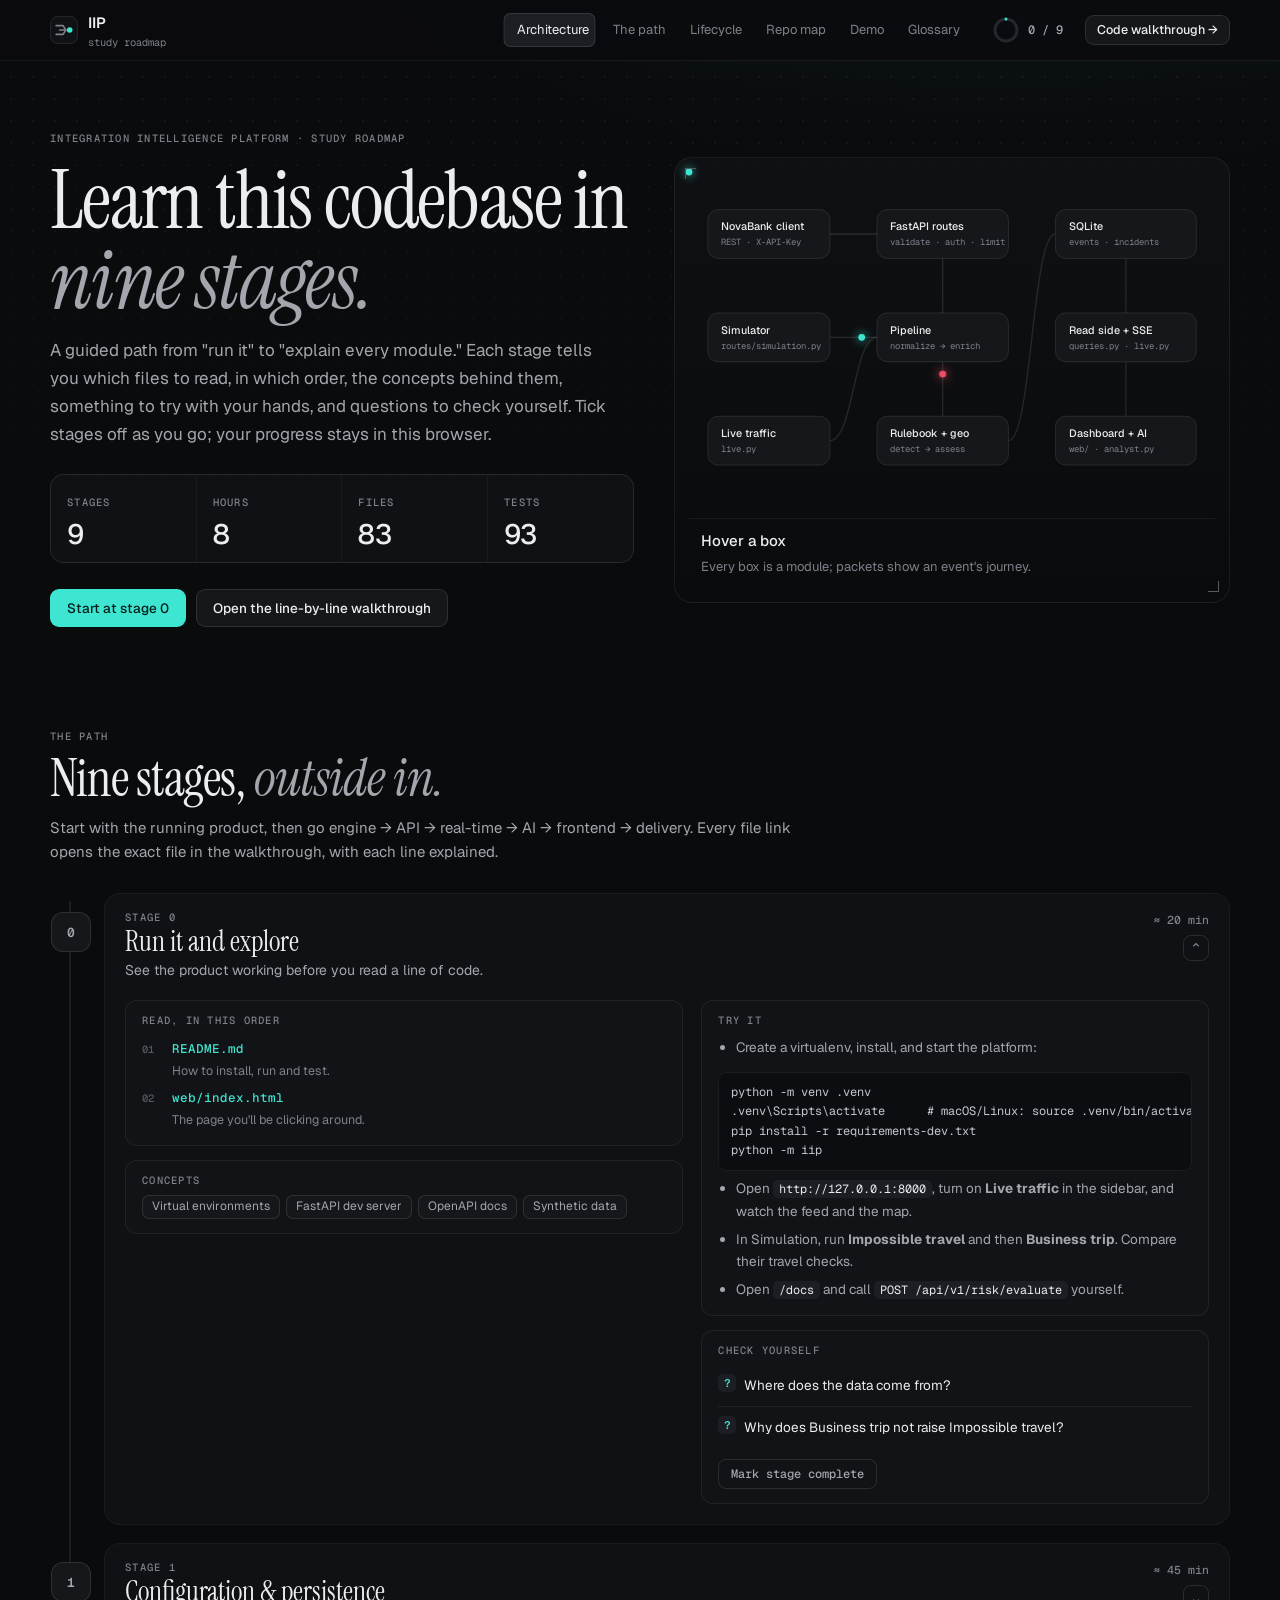
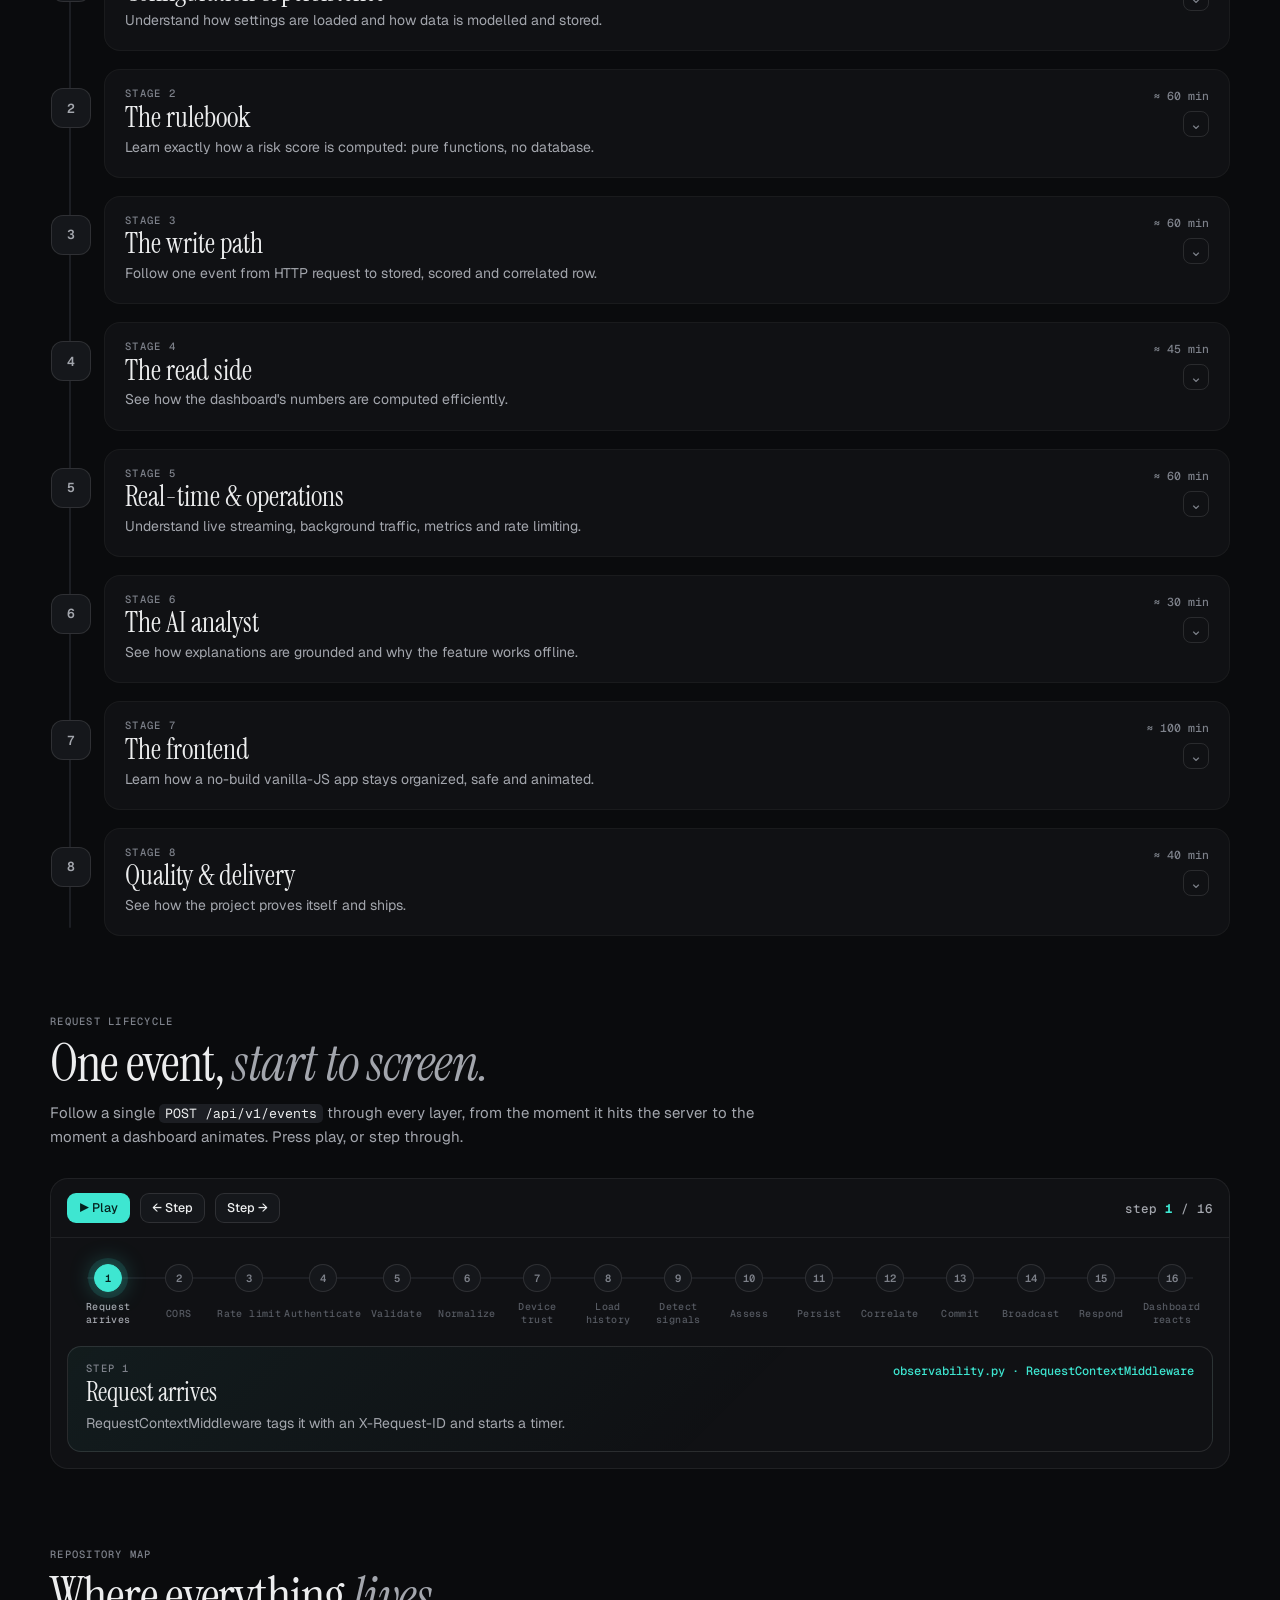
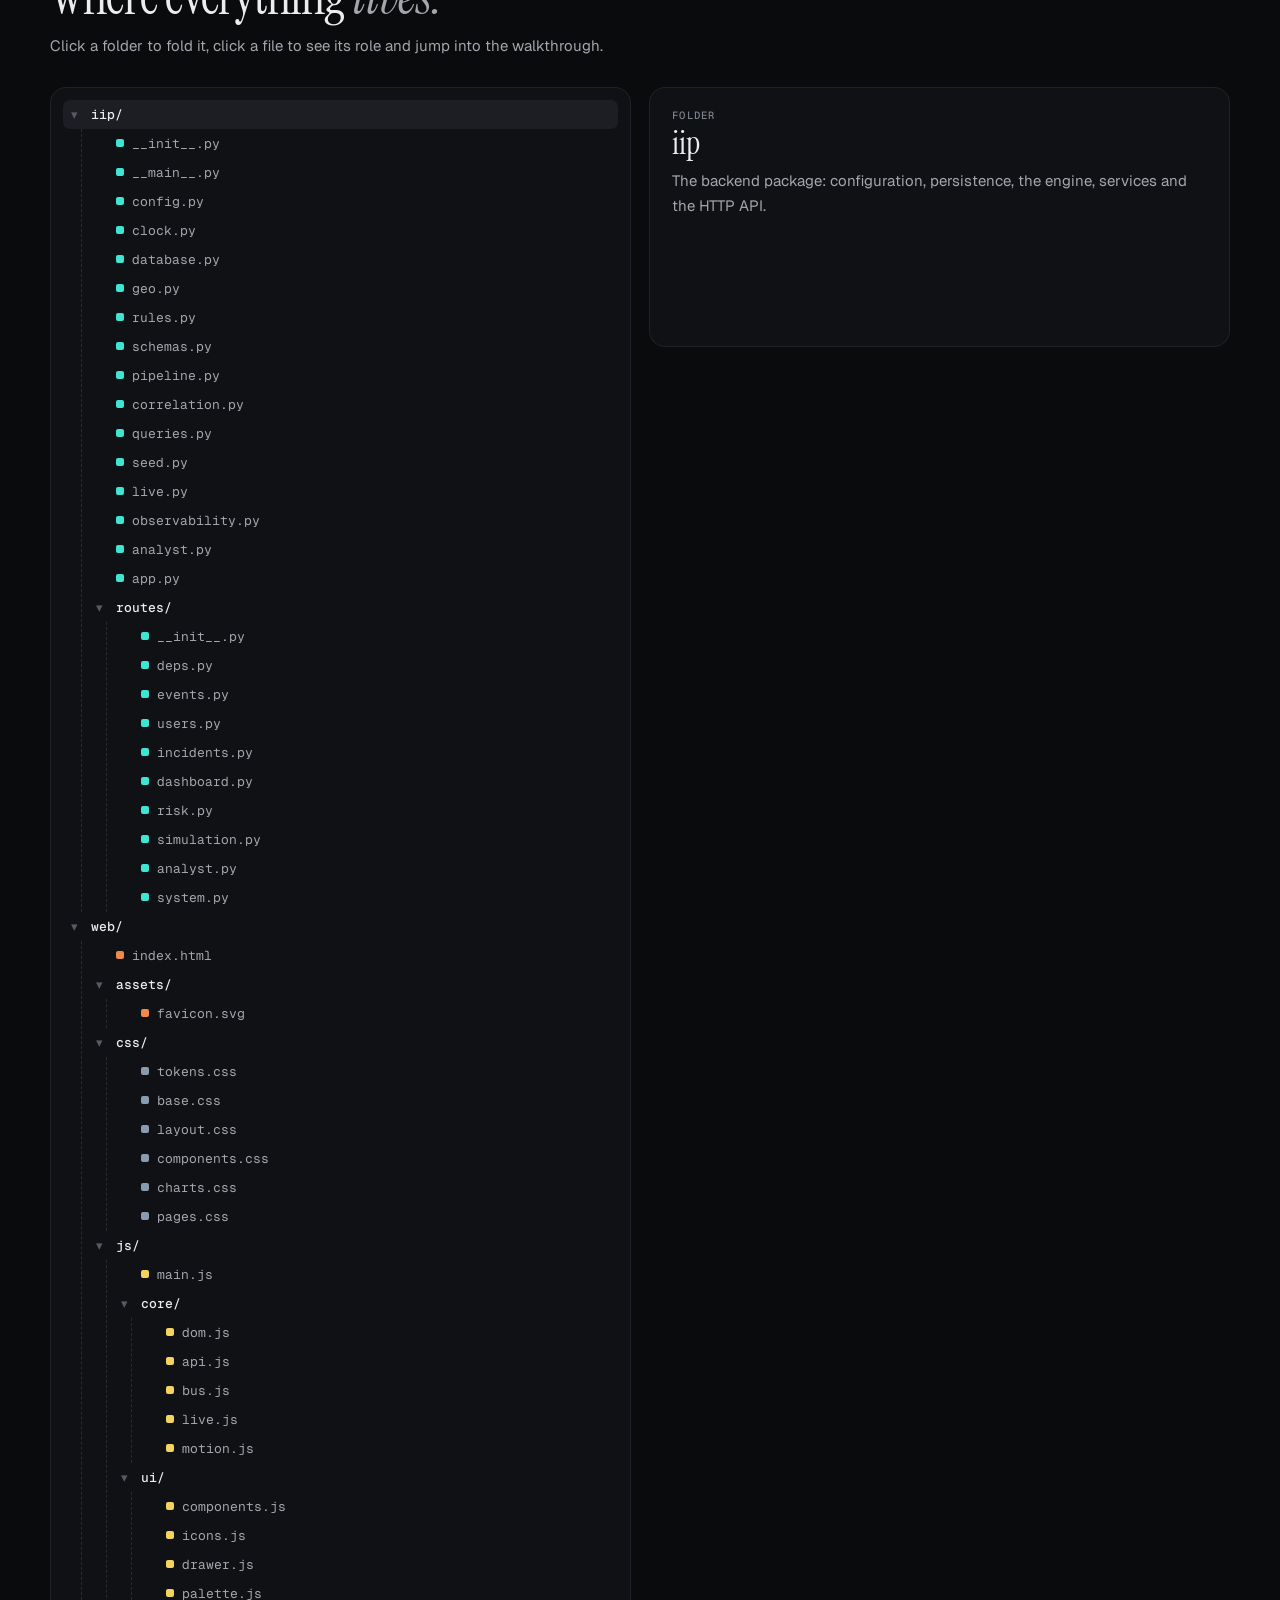
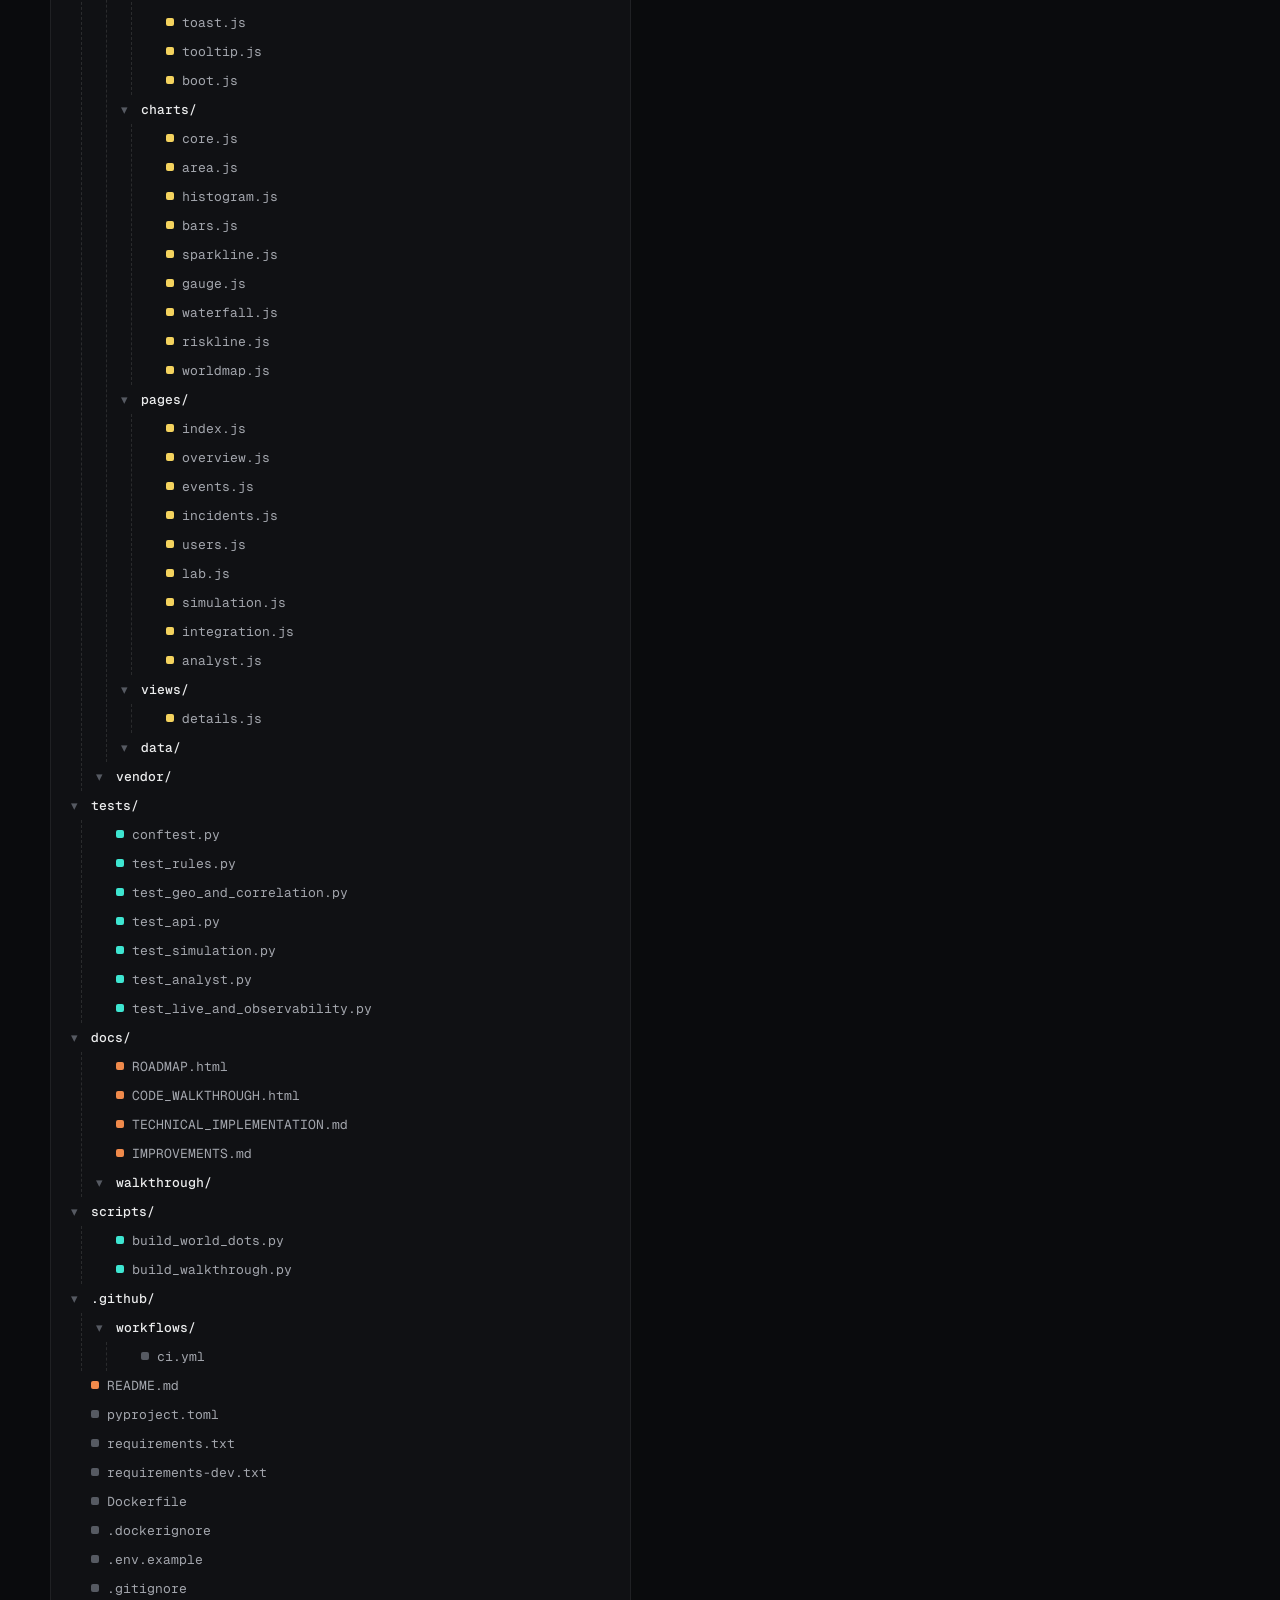
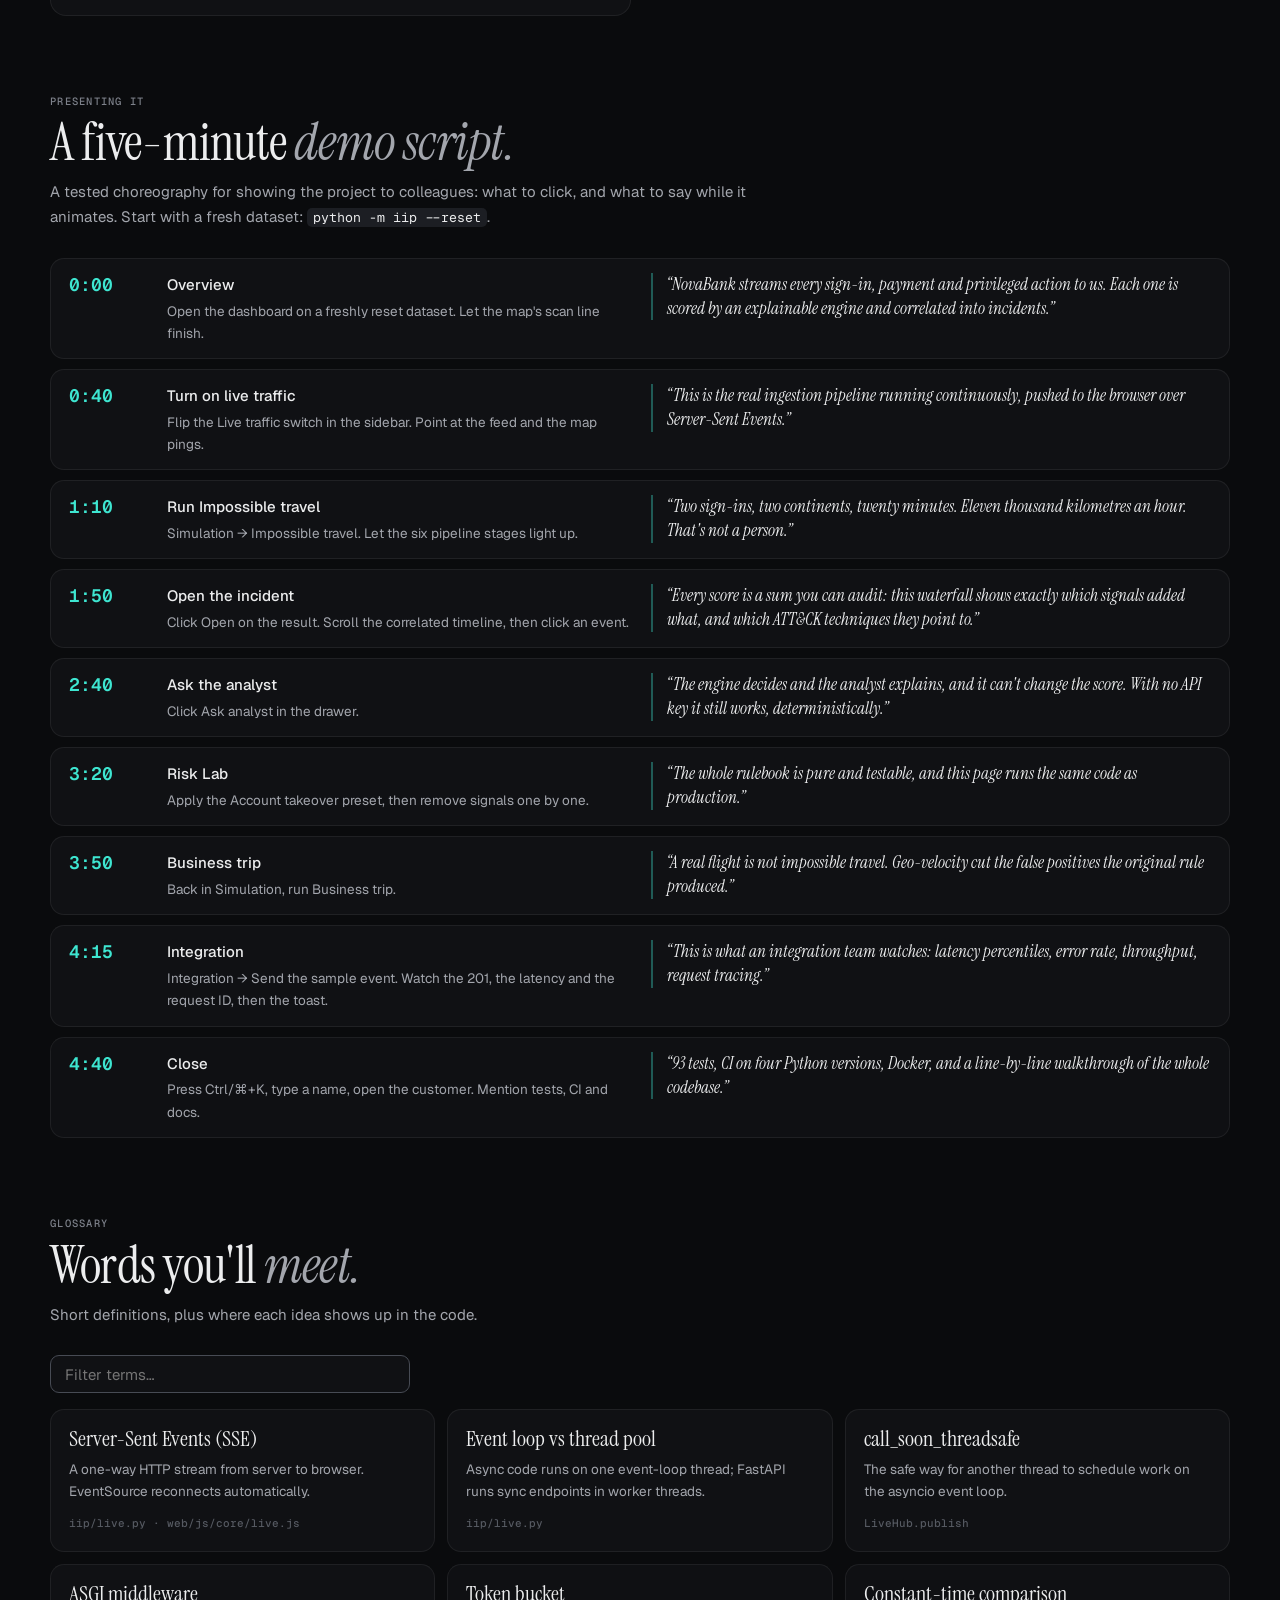
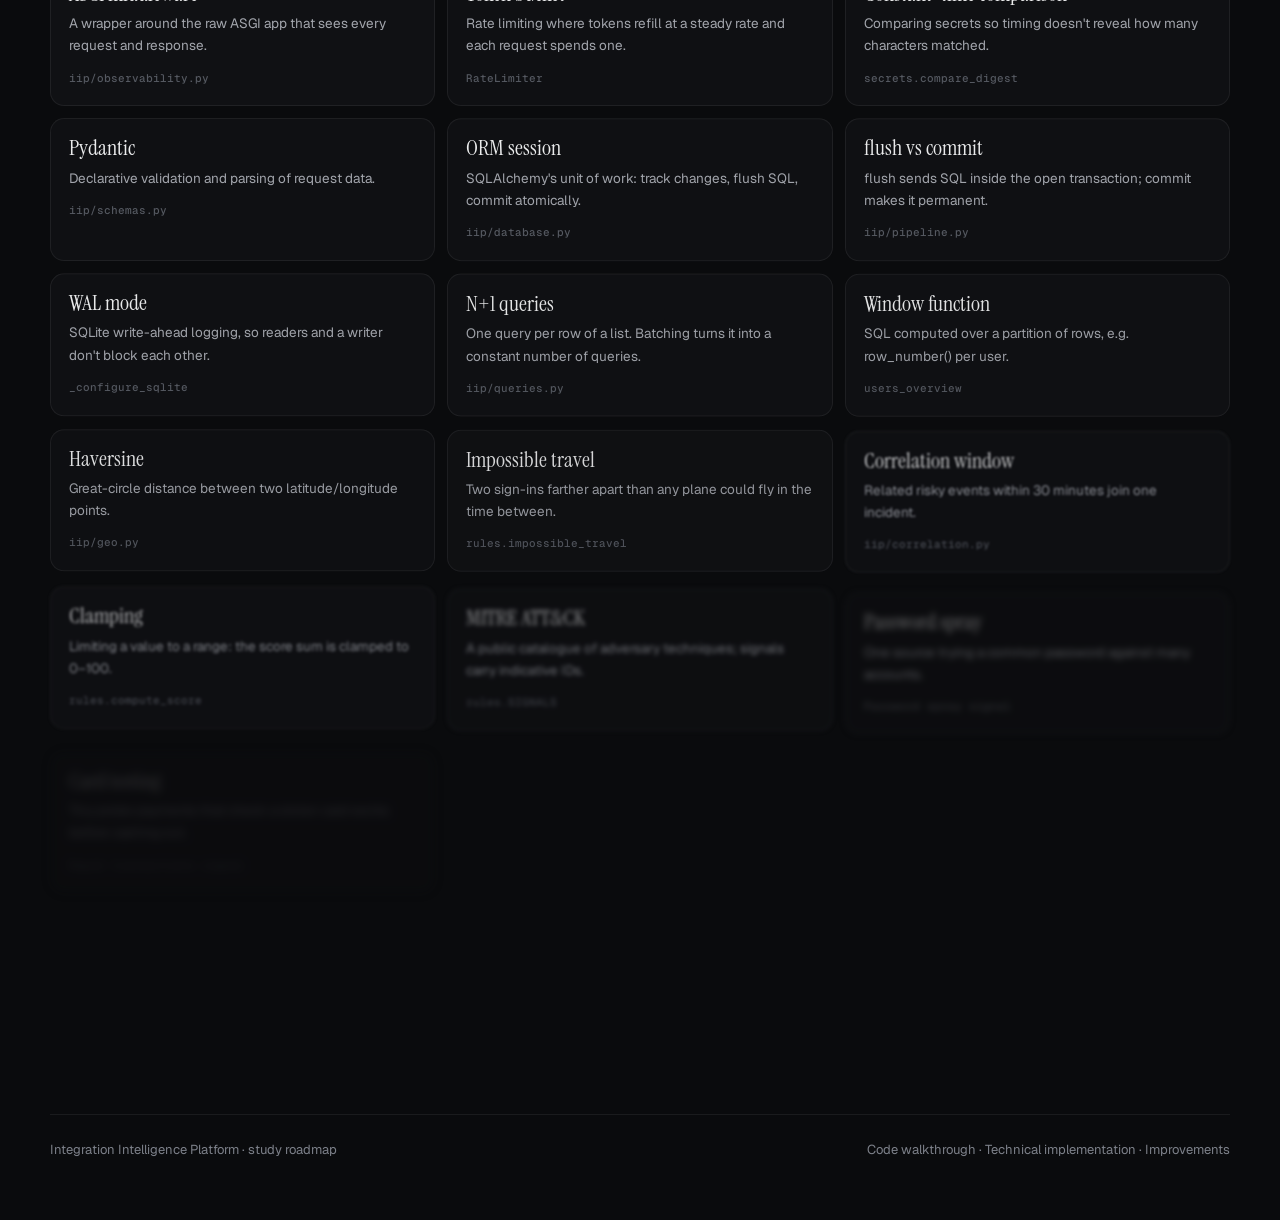
==== docs/ROADMAP.html @ 9c0de1ca "Initial commit: Integration Intelligence Platform v2 An identity & risk-events integration for the f" ====
<!doctype html>
<html lang="en">
<head>
<meta charset="utf-8">
<meta name="viewport" content="width=device-width, initial-scale=1">
<title>IIP · Study roadmap</title>
<meta name="description" content="A guided, staged roadmap for learning the Integration Intelligence Platform codebase.">
<link rel="preconnect" href="https://fonts.googleapis.com">
<link rel="preconnect" href="https://fonts.gstatic.com" crossorigin>
<link rel="stylesheet" href="https://fonts.googleapis.com/css2?family=Geist:wght@400..700&family=Geist+Mono:wght@400..600&family=Instrument+Serif:ital@0;1&display=swap">
<!-- anime.js v4 from the project (offline-friendly); a CDN copy is tried if this file was moved. -->
<script src="../web/vendor/anime.umd.min.js"></script>
<style>
:root {
  color-scheme: dark;
  --bg: #0a0b0d; --s1: #101114; --s2: #15171b; --s3: #1c1e23; --s4: #24272d;
  --line: rgb(255 255 255 / .065); --line-2: rgb(255 255 255 / .11); --line-ctl: #474b54;
  --t1: #ecedee; --t2: #a3a6ad; --t3: #7d818a; --t4: #565a62;
  --accent: #3ee6d1; --accent-ink: #04201c; --accent-soft: rgb(62 230 209 / .12); --accent-line: rgb(62 230 209 / .35);
  --low: #8a9bb0; --medium: #f4d35e; --high: #f08a4b; --critical: #f04e66;
  --sans: "Geist", ui-sans-serif, system-ui, -apple-system, "Segoe UI", sans-serif;
  --mono: "Geist Mono", ui-monospace, "SFMono-Regular", Consolas, monospace;
  --serif: "Instrument Serif", ui-serif, Georgia, serif;
  --ease-out: cubic-bezier(.16, 1, .3, 1);
}
* { box-sizing: border-box; }
[hidden] { display: none !important; }
html { scroll-behavior: smooth; scroll-padding-top: 76px; }
body { margin: 0; background: var(--bg); color: var(--t1); font: 400 15px/1.65 var(--sans); -webkit-font-smoothing: antialiased; }
a { color: inherit; text-decoration: none; }
button { font: inherit; color: inherit; cursor: pointer; background: none; border: 0; padding: 0; }
::selection { background: var(--accent-soft); }
:focus-visible { outline: 2px solid var(--accent); outline-offset: 2px; border-radius: 5px; }
code, .mono { font-family: var(--mono); font-size: .88em; }
code { color: var(--t1); background: var(--s3); padding: 1px 6px; border-radius: 5px; }
.backdrop { position: fixed; inset: 0; pointer-events: none; z-index: 0;
  background: radial-gradient(1000px 520px at 78% -160px, rgb(62 230 209 / .08), transparent 70%),
    radial-gradient(rgb(255 255 255 / .05) 1px, transparent 1px) 0 0 / 22px 22px;
  -webkit-mask-image: linear-gradient(#000, transparent 75%); mask-image: linear-gradient(#000, transparent 75%); }
.eyebrow { font: 500 10.5px/1 var(--mono); letter-spacing: .12em; text-transform: uppercase; color: var(--t3); }
.wrap { position: relative; z-index: 1; width: min(1180px, 100% - 40px); margin: 0 auto; }

/* nav */
.nav { position: sticky; top: 0; z-index: 30; border-bottom: 1px solid var(--line); background: rgb(10 11 13 / .8); backdrop-filter: blur(14px) saturate(140%); }
.nav .wrap { display: flex; align-items: center; gap: 22px; height: 60px; }
.brand { display: flex; align-items: center; gap: 10px; font-weight: 600; }
.brand svg { width: 28px; height: 28px; }
.brand small { display: block; font: 400 10.5px var(--mono); color: var(--t3); }
.links { display: flex; gap: 4px; margin-left: auto; position: relative; }
.links a { position: relative; z-index: 1; padding: 6px 10px; border-radius: 7px; font-size: 13px; color: var(--t3); transition: color .15s; }
.links a:hover, .links a.on { color: var(--t1); }
.links .pill { position: absolute; z-index: 0; top: 0; height: 100%; border-radius: 7px; background: var(--s3); box-shadow: inset 0 0 0 1px var(--line-2); opacity: 0; }
.ring { display: flex; align-items: center; gap: 8px; font: 500 12px var(--mono); color: var(--t2); white-space: nowrap; }
.ring svg { width: 28px; height: 28px; transform: rotate(-90deg); }
.ring .track { fill: none; stroke: var(--s4); stroke-width: 3; }
.ring .fill { fill: none; stroke: var(--accent); stroke-width: 3; stroke-linecap: round; }
.btn { display: inline-flex; align-items: center; gap: 8px; height: 38px; padding: 0 16px; border: 1px solid var(--line-2); border-radius: 9px; background: var(--s2); font-weight: 500; font-size: 13.5px; white-space: nowrap; transition: background-color .15s, border-color .15s, transform .15s var(--ease-out); }
.btn:hover { background: var(--s3); border-color: var(--line-ctl); }
.btn:active { transform: scale(.97); }
.btn.primary { background: var(--accent); color: var(--accent-ink); border-color: transparent; }
.btn.primary:hover { background: #63eedd; }
.btn.sm { height: 30px; padding: 0 11px; font-size: 12.5px; }

/* hero */
.hero { padding: 72px 0 34px; display: grid; grid-template-columns: minmax(0, 1.05fr) minmax(0, 1fr); gap: 40px; align-items: center; }
.hero h1 { margin: 16px 0 16px; font: 400 clamp(46px, 6.4vw, 84px)/.98 var(--serif); letter-spacing: -.02em; }
.hero h1 .w { display: inline-block; }
.hero h1 em { color: var(--t2); }
.lede { color: var(--t2); font-size: 17px; max-width: 560px; margin: 0 0 26px; }
.hero-stats { display: grid; grid-template-columns: repeat(4, minmax(0, 1fr)); gap: 1px; margin: 0 0 26px; border: 1px solid var(--line); border-radius: 14px; overflow: hidden; background: var(--line); }
.hero-stats div { padding: 14px 16px; background: var(--s1); }
.hero-stats b { display: block; margin-top: 6px; font: 500 28px/1 var(--sans); letter-spacing: -.03em; font-variant-numeric: tabular-nums; }
.cta { display: flex; gap: 10px; flex-wrap: wrap; }

/* architecture diagram */
.arch { position: relative; border: 1px solid var(--line); border-radius: 18px; background: linear-gradient(180deg, rgb(16 17 20 / .9), rgb(10 11 13 / .9)); padding: 14px; }
.arch::before, .arch::after { content: ""; position: absolute; width: 10px; height: 10px; border-color: var(--t4); border-style: solid; }
.arch::before { left: 10px; top: 10px; border-width: 1px 0 0 1px; }
.arch::after { right: 10px; bottom: 10px; border-width: 0 1px 1px 0; }
.arch svg { width: 100%; height: auto; display: block; overflow: visible; }
.arch .edge { fill: none; stroke: var(--line-2); stroke-width: 1.4; }
.arch .edge.hot { stroke: var(--accent-line); }
.arch .node rect { fill: var(--s2); stroke: var(--line-2); stroke-width: 1; transition: stroke .2s, fill .2s; }
.arch .node:hover rect, .arch .node.on rect { stroke: var(--accent); fill: #13201f; }
.arch .node text { fill: var(--t1); font: 500 11.5px var(--sans); }
.arch .node .sub { fill: var(--t3); font: 400 9.5px var(--mono); }
.arch .node { cursor: pointer; transform-box: fill-box; transform-origin: center; }
.arch .packet { fill: var(--accent); filter: drop-shadow(0 0 5px var(--accent)); }
.arch .packet.risk { fill: var(--critical); filter: drop-shadow(0 0 5px var(--critical)); }
.arch-caption { display: flex; justify-content: space-between; gap: 12px; margin-top: 8px; padding: 10px 12px; border-top: 1px solid var(--line); min-height: 64px; }
.arch-caption b { display: block; font-weight: 500; }
.arch-caption span { color: var(--t3); font-size: 13px; }
.arch-caption .files { font: 400 11.5px var(--mono); color: var(--accent); text-align: right; white-space: nowrap; }

/* sections */
section.block { padding: 70px 0 10px; }
.head { display: grid; gap: 10px; margin-bottom: 28px; max-width: 760px; }
.head h2 { margin: 0; font: 400 clamp(34px, 4.4vw, 52px)/1.04 var(--serif); letter-spacing: -.015em; }
.head h2 em { color: var(--t2); }
.head p { margin: 0; color: var(--t2); }

/* path */
.path { position: relative; display: grid; gap: 18px; padding-left: 54px; }
.rail { position: absolute; left: 19px; top: 8px; bottom: 8px; width: 2px; background: var(--s3); border-radius: 2px; overflow: hidden; }
.rail i { display: block; width: 100%; height: 100%; background: linear-gradient(var(--accent), rgb(62 230 209 / .3)); transform-origin: top; transform: scaleY(0); }
.stage { position: relative; border: 1px solid transparent; border-radius: 16px;
  background: linear-gradient(var(--s1), var(--s1)) padding-box, radial-gradient(320px circle at var(--mx, -500px) var(--my, -500px), rgb(255 255 255 / .2), var(--line) 70%) border-box; }
.stage.done { background: linear-gradient(var(--s1), var(--s1)) padding-box, linear-gradient(var(--accent-line), var(--line)) border-box; }
.stage-num { position: absolute; left: -54px; top: 18px; width: 40px; height: 40px; display: grid; place-items: center; border-radius: 12px; border: 1px solid var(--line-2); background: var(--s2); font: 600 13px var(--mono); color: var(--t2); transition: all .3s var(--ease-out); }
.stage.done .stage-num { background: var(--accent); color: var(--accent-ink); border-color: var(--accent); box-shadow: 0 0 24px rgb(62 230 209 / .35); }
.stage-head { display: flex; align-items: flex-start; gap: 16px; padding: 18px 20px; cursor: pointer; }
.stage-head h3 { margin: 4px 0 2px; font: 400 28px/1.1 var(--serif); }
.stage-head p { margin: 0; color: var(--t2); font-size: 14px; }
.stage-meta { margin-left: auto; display: flex; flex-direction: column; align-items: flex-end; gap: 8px; flex: none; }
.time { font: 500 11.5px var(--mono); color: var(--t3); }
.chev { width: 26px; height: 26px; display: grid; place-items: center; border-radius: 8px; border: 1px solid var(--line-2); color: var(--t3); transition: transform .3s var(--ease-out); }
.stage.open .chev { transform: rotate(180deg); }
.stage-body { overflow: hidden; height: 0; }
.stage-inner { padding: 0 20px 20px; display: grid; grid-template-columns: minmax(0, 1.1fr) minmax(0, 1fr); gap: 18px; }
.stage-inner > div, .box { min-width: 0; }
.box { border: 1px solid var(--line); border-radius: 12px; padding: 14px 16px; background: rgb(255 255 255 / .012); }
.box h4 { margin: 0 0 10px; font: 500 10.5px/1 var(--mono); letter-spacing: .12em; text-transform: uppercase; color: var(--t3); }
.files { list-style: none; margin: 0; padding: 0; display: grid; gap: 4px; counter-reset: f; }
.files li { counter-increment: f; display: grid; grid-template-columns: 22px 1fr; gap: 8px; align-items: baseline; }
.files li::before { content: counter(f, decimal-leading-zero); font: 500 10.5px var(--mono); color: var(--t4); }
.files a { font: 500 12.5px var(--mono); color: var(--accent); }
.files a:hover { text-decoration: underline; }
.files span { display: block; color: var(--t3); font-size: 12.5px; }
.chips { display: flex; flex-wrap: wrap; gap: 6px; }
.chip { display: inline-flex; align-items: center; height: 24px; padding: 0 9px; border: 1px solid var(--line-2); border-radius: 7px; font-size: 12px; color: var(--t2); background: var(--s2); }
.try { margin: 0; padding-left: 18px; color: var(--t2); font-size: 13.5px; display: grid; grid-template-columns: minmax(0, 1fr); gap: 6px; }
.try .cmd-item { list-style: none; margin-left: -18px; }
pre.cmd { margin: 8px 0 0; padding: 10px 12px; border: 1px solid var(--line); border-radius: 9px; background: #0c0d10; font: 12px/1.6 var(--mono); color: #c3c7ce; overflow-x: auto; }
details.q { border-top: 1px solid var(--line); padding: 9px 0; }
details.q:first-of-type { border-top: 0; }
details.q summary { cursor: pointer; font-size: 13.5px; color: var(--t1); list-style: none; display: flex; gap: 8px; }
details.q summary::before { content: "?"; flex: none; width: 18px; height: 18px; display: grid; place-items: center; border-radius: 5px; background: var(--s3); font: 600 11px var(--mono); color: var(--accent); }
details.q[open] summary::before { content: "✓"; }
details.q p { margin: 8px 0 0 26px; color: var(--t2); font-size: 13.5px; }
.complete { display: inline-flex; align-items: center; gap: 8px; height: 30px; padding: 0 12px; border-radius: 8px; border: 1px solid var(--line-2); font: 500 12px var(--mono); color: var(--t2); transition: all .2s; }
.complete:hover { border-color: var(--accent-line); color: var(--t1); }
.stage.done .complete { background: var(--accent-soft); color: var(--accent); border-color: var(--accent-line); }

/* lifecycle player */
.player { border: 1px solid var(--line); border-radius: 18px; background: var(--s1); overflow: hidden; }
.player-top { display: flex; align-items: center; gap: 10px; padding: 14px 16px; border-bottom: 1px solid var(--line); }
.player-top .label { font: 500 12.5px var(--mono); color: var(--t2); }
.player-top .label b { color: var(--accent); }
.player-top .grow { flex: 1; }
.track-wrap { position: relative; padding: 26px 22px 8px; overflow-x: auto; }
.lane { position: relative; display: flex; gap: 0; min-width: 980px; }
.lane::before { content: ""; position: absolute; left: 14px; right: 14px; top: 13px; height: 2px; background: var(--s3); }
.lane .fill { position: absolute; left: 14px; top: 13px; height: 2px; width: calc(100% - 28px); background: var(--accent); transform-origin: left; transform: scaleX(0); box-shadow: 0 0 10px var(--accent); }
.dot-step { position: relative; flex: 1; display: grid; justify-items: center; gap: 8px; text-align: center; }
.dot-step i { position: relative; z-index: 1; width: 28px; height: 28px; display: grid; place-items: center; border-radius: 50%; border: 1px solid var(--line-2); background: var(--s2); font: 600 10.5px var(--mono); font-style: normal; color: var(--t3); transition: all .25s var(--ease-out); }
.dot-step.past i { background: var(--s3); color: var(--t1); border-color: var(--line-ctl); }
.dot-step.on i { background: var(--accent); color: var(--accent-ink); border-color: var(--accent); box-shadow: 0 0 0 6px rgb(62 230 209 / .12), 0 0 24px rgb(62 230 209 / .4); }
.dot-step span { font: 500 10px var(--mono); color: var(--t4); letter-spacing: .04em; max-width: 84px; line-height: 1.3; }
.dot-step.on span, .dot-step.past span { color: var(--t2); }
.step-card { display: grid; grid-template-columns: 1fr auto; gap: 18px; align-items: start; margin: 12px 16px 16px; padding: 16px 18px; border: 1px solid var(--line-2); border-radius: 14px; background: linear-gradient(135deg, rgb(62 230 209 / .05), transparent 60%); min-height: 104px; }
.step-card h4 { margin: 4px 0 6px; font: 400 26px/1.1 var(--serif); }
.step-card p { margin: 0; color: var(--t2); font-size: 14px; }
.step-card .where { font: 500 12px var(--mono); color: var(--accent); text-align: right; white-space: nowrap; }

/* repo map */
.repo { display: grid; grid-template-columns: minmax(0, 1fr) minmax(0, 1fr); gap: 18px; }
.tree { border: 1px solid var(--line); border-radius: 16px; background: var(--s1); padding: 12px; font: 13px var(--mono); }
.tree button { display: flex; align-items: center; gap: 8px; width: 100%; padding: 6px 8px; border-radius: 7px; text-align: left; color: var(--t2); }
.tree button:hover, .tree button.on { background: var(--s3); color: var(--t1); }
.tree .folder { color: var(--t1); font-weight: 500; }
.tree .kids { margin-left: 18px; border-left: 1px dashed var(--line-2); padding-left: 6px; overflow: hidden; }
.tree .twisty { width: 12px; color: var(--t4); transition: transform .25s var(--ease-out); display: inline-block; }
.tree .folder.closed .twisty { transform: rotate(-90deg); }
.tree .ico { width: 8px; height: 8px; border-radius: 2px; background: var(--t4); flex: none; }
.tree .py { background: var(--accent); } .tree .js { background: var(--medium); } .tree .css { background: var(--low); } .tree .doc { background: var(--high); }
.detail { position: sticky; top: 86px; align-self: start; border: 1px solid var(--line); border-radius: 16px; background: var(--s1); padding: 22px; min-height: 260px; }
.detail h3 { margin: 6px 0 8px; font: 400 32px/1.1 var(--serif); word-break: break-word; }
.detail p { margin: 0 0 14px; color: var(--t2); }

/* demo */
.demo { display: grid; gap: 10px; }
.beat { display: grid; grid-template-columns: 80px 1fr 1.2fr; gap: 18px; padding: 14px 18px; border: 1px solid var(--line); border-radius: 14px; background: var(--s1); align-items: start; }
.beat time { font: 600 18px var(--mono); color: var(--accent); }
.beat b { display: block; font-weight: 500; margin-bottom: 2px; }
.beat .do { color: var(--t2); font-size: 13.5px; }
.beat .say { color: var(--t1); font-size: 14px; font-family: var(--serif); font-style: italic; font-size: 17px; line-height: 1.4; border-left: 2px solid var(--accent-line); padding-left: 14px; }

/* glossary */
.gloss-tools { display: flex; gap: 10px; margin-bottom: 16px; }
.gloss-tools input { flex: 1; max-width: 360px; height: 38px; padding: 0 14px; border: 1px solid var(--line-ctl); border-radius: 9px; background: var(--s1); color: var(--t1); font: inherit; outline: none; }
.gloss-tools input:focus { border-color: var(--accent-line); box-shadow: 0 0 0 3px var(--accent-soft); }
.gloss { display: grid; grid-template-columns: repeat(3, minmax(0, 1fr)); gap: 12px; }
.term { border: 1px solid var(--line); border-radius: 14px; background: var(--s1); padding: 16px 18px; transition: border-color .2s, transform .2s var(--ease-out); }
.term:hover { border-color: var(--line-ctl); transform: translateY(-2px); }
.term b { display: block; font: 400 22px/1.15 var(--serif); margin-bottom: 6px; }
.term p { margin: 0 0 8px; color: var(--t2); font-size: 13.5px; }
.term small { font: 500 11px var(--mono); color: var(--t4); }
footer { padding: 70px 0 60px; color: var(--t3); font-size: 13px; }
footer .wrap { display: flex; justify-content: space-between; gap: 18px; flex-wrap: wrap; border-top: 1px solid var(--line); padding-top: 24px; }

@media (max-width: 1000px) {
  .hero { grid-template-columns: 1fr; padding-top: 44px; }
  .links { display: none; }
  .stage-inner, .repo { grid-template-columns: minmax(0, 1fr); }
  .detail { position: static; }
  .gloss { grid-template-columns: repeat(2, minmax(0, 1fr)); }
  .beat { grid-template-columns: 64px 1fr; } .beat .say { grid-column: 1 / -1; }
}
@media (max-width: 620px) {
  .hero-stats { grid-template-columns: repeat(2, minmax(0, 1fr)); }
  .gloss { grid-template-columns: 1fr; }
  .path { padding-left: 0; } .stage-num { position: static; margin: 18px 0 0 20px; } .rail { display: none; }
  .stage-head { flex-wrap: wrap; }
  .ring span { display: none; }
}
@media (prefers-reduced-motion: reduce) { html { scroll-behavior: auto; } * { transition-duration: .01ms !important; } }
</style>
</head>
<body>
<div class="backdrop" aria-hidden="true"></div>

<nav class="nav"><div class="wrap">
  <a class="brand" href="#top">
    <svg viewBox="0 0 32 32" fill="none" aria-hidden="true"><rect x=".5" y=".5" width="31" height="31" rx="8.5" fill="#111215" stroke="rgba(255,255,255,.12)"/>
      <path d="M7 11h8l3 5-3 5H7" stroke="#7d818a" stroke-width="1.8" stroke-linecap="round" stroke-linejoin="round"/><path d="M11 16h7" stroke="#7d818a" stroke-width="1.8" stroke-linecap="round"/><circle cx="22.5" cy="16" r="3.2" fill="#3ee6d1"/></svg>
    <span>IIP<small>study roadmap</small></span>
  </a>
  <div class="links" id="links">
    <span class="pill" id="navPill"></span>
    <a href="#architecture">Architecture</a><a href="#path">The path</a><a href="#lifecycle">Lifecycle</a><a href="#repo">Repo map</a><a href="#demo">Demo</a><a href="#glossary">Glossary</a>
  </div>
  <div class="ring" title="Stages completed">
    <svg viewBox="0 0 28 28" aria-hidden="true"><circle class="track" cx="14" cy="14" r="11"/><circle class="fill" id="ring" cx="14" cy="14" r="11" pathLength="100" stroke-dasharray="0 100"/></svg>
    <span id="ringLabel">0 / 9</span>
  </div>
  <a class="btn sm" href="CODE_WALKTHROUGH.html">Code walkthrough →</a>
</div></nav>

<main class="wrap" id="top">
  <header class="hero">
    <div>
      <div class="eyebrow">Integration Intelligence Platform · study roadmap</div>
      <h1><span class="w">Learn</span> <span class="w">this</span> <span class="w">codebase</span> <span class="w">in</span> <span class="w"><em>nine</em></span> <span class="w"><em>stages.</em></span></h1>
      <p class="lede">A guided path from "run it" to "explain every module." Each stage tells you which files to read, in which order, the concepts behind them,
        something to try with your hands, and questions to check yourself. Tick stages off as you go; your progress stays in this browser.</p>
      <div class="hero-stats">
        <div><span class="eyebrow">stages</span><b data-count="9">0</b></div>
        <div><span class="eyebrow">hours</span><b data-count="8">0</b></div>
        <div><span class="eyebrow">files</span><b data-count="83">0</b></div>
        <div><span class="eyebrow">tests</span><b data-count="93">0</b></div>
      </div>
      <div class="cta"><a class="btn primary" href="#path">Start at stage 0</a><a class="btn" href="CODE_WALKTHROUGH.html">Open the line-by-line walkthrough</a></div>
    </div>
    <div class="arch" id="architecture">
      <svg viewBox="0 0 560 360" role="img" aria-label="System architecture">
        <g id="edges"></g><g id="nodes"></g><g id="packets"></g>
      </svg>
      <div class="arch-caption" id="archCaption"><div><b>Hover a box</b><span>Every box is a module; packets show an event's journey.</span></div><div class="files"></div></div>
    </div>
  </header>

  <section class="block" id="path">
    <div class="head"><div class="eyebrow">The path</div><h2>Nine stages, <em>outside in.</em></h2>
      <p>Start with the running product, then go engine → API → real-time → AI → frontend → delivery. Every file link opens the exact file in the walkthrough, with each line explained.</p></div>
    <div class="path" id="stages"><div class="rail"><i id="railFill"></i></div></div>
  </section>

  <section class="block" id="lifecycle">
    <div class="head"><div class="eyebrow">Request lifecycle</div><h2>One event, <em>start to screen.</em></h2>
      <p>Follow a single <code>POST /api/v1/events</code> through every layer, from the moment it hits the server to the moment a dashboard animates. Press play, or step through.</p></div>
    <div class="player">
      <div class="player-top">
        <button class="btn sm primary" id="play">▶ Play</button><button class="btn sm" id="prev">← Step</button><button class="btn sm" id="next">Step →</button>
        <span class="grow"></span><span class="label" id="stepLabel">step <b>1</b> / 16</span>
      </div>
      <div class="track-wrap"><div class="lane" id="lane"><span class="fill" id="laneFill"></span></div></div>
      <div class="step-card" id="stepCard"></div>
    </div>
  </section>

  <section class="block" id="repo">
    <div class="head"><div class="eyebrow">Repository map</div><h2>Where everything <em>lives.</em></h2>
      <p>Click a folder to fold it, click a file to see its role and jump into the walkthrough.</p></div>
    <div class="repo"><div class="tree" id="tree"></div><div class="detail" id="detail"></div></div>
  </section>

  <section class="block" id="demo">
    <div class="head"><div class="eyebrow">Presenting it</div><h2>A five-minute <em>demo script.</em></h2>
      <p>A tested choreography for showing the project to colleagues: what to click, and what to say while it animates. Start with a fresh dataset: <code>python -m iip --reset</code>.</p></div>
    <div class="demo" id="beats"></div>
  </section>

  <section class="block" id="glossary">
    <div class="head"><div class="eyebrow">Glossary</div><h2>Words you'll <em>meet.</em></h2><p>Short definitions, plus where each idea shows up in the code.</p></div>
    <div class="gloss-tools"><input id="glossQ" placeholder="Filter terms…" aria-label="Filter glossary"></div>
    <div class="gloss" id="gloss"></div>
  </section>
</main>

<footer><div class="wrap"><span>Integration Intelligence Platform · study roadmap</span><span><a href="CODE_WALKTHROUGH.html">Code walkthrough</a> · <a href="TECHNICAL_IMPLEMENTATION.md">Technical implementation</a> · <a href="IMPROVEMENTS.md">Improvements</a></span></div></footer>

<script>
(() => {
  const $ = (s, r = document) => r.querySelector(s);
  const $$ = (s, r = document) => [...r.querySelectorAll(s)];
  const W = (path) => `CODE_WALKTHROUGH.html#file=${path}`;
  let A = window.anime;
  const reduce = matchMedia("(prefers-reduced-motion: reduce)");
  const moving = () => A && !reduce.matches && document.visibilityState === "visible";
  const animate = (t, p) => (moving() ? A.animate(t, p) : A ? A.animate(t, { ...p, duration: 0, delay: 0, loop: 0, ease: "linear" }) : null);

  // ------------------------------------------------------------ content
  const STAGES = [
    { title: "Run it and explore", time: "20 min", goal: "See the product working before you read a line of code.",
      files: [["README.md", "How to install, run and test."], ["web/index.html", "The page you'll be clicking around."]],
      concepts: ["Virtual environments", "FastAPI dev server", "OpenAPI docs", "Synthetic data"],
      try: ["Create a virtualenv, install, and start the platform:", "<pre class='cmd'>python -m venv .venv\n.venv\\Scripts\\activate      # macOS/Linux: source .venv/bin/activate\npip install -r requirements-dev.txt\npython -m iip</pre>",
        "Open <code>http://127.0.0.1:8000</code>, turn on <b>Live traffic</b> in the sidebar, and watch the feed and the map.",
        "In Simulation, run <b>Impossible travel</b> and then <b>Business trip</b>. Compare their travel checks.",
        "Open <code>/docs</code> and call <code>POST /api/v1/risk/evaluate</code> yourself."],
      qs: [["Where does the data come from?", "It's synthetic. iip/seed.py generates 25 fictional customers and a week of activity on first start (and again with --reset)."],
           ["Why does Business trip not raise Impossible travel?", "The two cities are eight hours apart, so the implied speed is far below the 900 km/h airliner threshold."]] },
    { title: "Configuration & persistence", time: "45 min", goal: "Understand how settings are loaded and how data is modelled and stored.",
      files: [["iip/__init__.py", "Package marker and version."], ["iip/config.py", "Every setting, read once from the environment."], ["iip/clock.py", "The one definition of \"now\"."],
              ["iip/database.py", "SQLAlchemy 2.0 models, session factory, SQLite pragmas."], ["iip/__main__.py", "The python -m iip command line."]],
      concepts: ["Environment config", "Frozen dataclass", "ORM models", "Sessions", "Foreign keys", "JSON columns", "SQLite WAL"],
      try: ["Copy <code>.env.example</code> to <code>.env</code>, change <code>IIP_API_KEY</code>, restart, and confirm writes now need the new key.",
            "Open <code>data/iip.db</code> in any SQLite viewer and find one event's <code>contributions</code> JSON."],
      qs: [["Why are timestamps stored as naive UTC?", "One convention everywhere means comparisons never mix time zones, and SQLite stores datetimes without zone info anyway."],
           ["Why enable WAL mode?", "Write-ahead logging lets the live-traffic writer and dashboard readers work concurrently without 'database is locked' errors."]] },
    { title: "The rulebook", time: "60 min", goal: "Learn exactly how a risk score is computed: pure functions, no database.",
      files: [["iip/geo.py", "City labels, coordinates, haversine distance, travel speed."], ["iip/rules.py", "Signals, weights, thresholds, detection and assessment."]],
      concepts: ["Pure functions", "Additive weighted scoring", "Clamping", "Haversine", "Geo-velocity", "MITRE ATT&CK", "Explainability"],
      try: ["Use the <b>Risk Lab</b> page to reproduce a score by hand, then confirm it with <code>POST /api/v1/risk/evaluate</code>.",
            "Exercise: add a signal (say, \"Off-hours login\" +10). Add it to <code>SIGNALS</code>, raise it in <code>detect()</code>, and add a test to <code>tests/test_rules.py</code>."],
      qs: [["Why is Abu Dhabi → Dubai in 20 minutes not impossible travel?", "They're ~120 km apart, below MIN_TRAVEL_KM (500 km), which is inside geo-IP noise. The original version flagged any city change within two hours."],
           ["Why is travel only judged on successful, clean-IP events?", "Proxies and VPN exits make geolocation unreliable; a flagged IP is scored by the Suspicious IP signal instead, the same approach Panther and Microsoft Defender take."],
           ["What does clamping do?", "Weights can sum past 100 (or below 0 with Trusted device); the score is clamped into 0–100 before mapping to a level."]] },
    { title: "The write path", time: "60 min", goal: "Follow one event from HTTP request to stored, scored and correlated row.",
      files: [["iip/schemas.py", "Pydantic validation of untrusted input."], ["iip/routes/deps.py", "Session, API-key and rate-limit dependencies."], ["iip/routes/events.py", "The ingestion endpoint."],
              ["iip/pipeline.py", "normalize → enrich → score → persist → correlate."], ["iip/correlation.py", "Grouping risky events into incidents."]],
      concepts: ["Validation", "Normalization", "Enrichment", "flush vs commit", "Correlation window", "Dependencies"],
      try: ["Send an event with curl and read the response's <code>risk.contributions</code>:",
            "<pre class='cmd'>curl -X POST http://127.0.0.1:8000/api/v1/events -H \"X-API-Key: demo-key-change-me\" \\\n  -H \"Content-Type: application/json\" -d '{\"user_id\":\"USR-1001\",\"event_type\":\"login\",\n  \"ip_address\":\"198.51.100.7\",\"location\":\"lagos\",\"device_id\":\"DEV-9999\",\"ip_reputation\":\"suspicious\"}'</pre>",
            "Notice <code>location</code> came back as <code>Lagos, Nigeria</code>: that's normalization."],
      qs: [["What pulls earlier events into a brand-new incident?", "When an event ≥60 opens an incident, the user's events from the last 30 minutes that scored ≥20 or failed are attached to it."],
           ["Why flush before adding RiskSignal rows?", "flush() sends the INSERT so the database assigns event.id, which the signal rows reference, without committing yet."]] },
    { title: "The read side", time: "45 min", goal: "See how the dashboard's numbers are computed efficiently.",
      files: [["iip/queries.py", "Serializers and batched aggregate queries."], ["iip/routes/users.py", "Customer endpoints."], ["iip/routes/incidents.py", "Incident list, detail and triage."],
              ["iip/routes/dashboard.py", "The summary endpoint."], ["iip/routes/risk.py", "Rulebook and what-if endpoints."]],
      concepts: ["N+1 queries", "Batching", "Window functions", "Aggregation", "Serialization"],
      try: ["Open <code>/api/v1/dashboard/summary</code> and match each key to a panel on the Overview page.",
            "Read <code>users_overview()</code>: count how many queries it runs for 25 users (the original ran ~100)."],
      qs: [["What is the N+1 problem?", "Running one query for a list and then one more per row. Batching with grouped queries keeps the count constant as data grows."],
           ["What does row_number() over (partition by user_id …) give us?", "A per-user ranking of events by time, so we can take each user's 10 most recent events in a single query."]] },
    { title: "Real-time & operations", time: "60 min", goal: "Understand live streaming, background traffic, metrics and rate limiting.",
      files: [["iip/app.py", "Application factory, middleware, lifespan."], ["iip/live.py", "SSE hub and live-traffic generator."], ["iip/observability.py", "Request IDs, metrics, rate limiter."],
              ["iip/routes/system.py", "Health, metrics and the /stream endpoint."], ["iip/routes/simulation.py", "Scenarios, traffic toggle, demo reset."], ["iip/seed.py", "Synthetic data and scenario generators."]],
      concepts: ["Server-Sent Events", "Event loop vs thread pool", "call_soon_threadsafe", "ASGI middleware", "p50/p95/p99", "Token bucket", "Lifespan"],
      try: ["Watch the raw stream while you run a scenario in another tab:", "<pre class='cmd'>curl -N http://127.0.0.1:8000/api/v1/stream</pre>",
            "Check response headers in the browser devtools: every API response carries <code>X-Request-ID</code> and <code>X-Response-Time</code>."],
      qs: [["Why can't a sync endpoint just put a message on an asyncio.Queue?", "Sync endpoints run in worker threads; asyncio objects aren't thread-safe. call_soon_threadsafe hands the work to the event loop's thread."],
           ["Why pure ASGI middleware instead of BaseHTTPMiddleware?", "It wraps the raw send/receive calls, so long-lived streaming responses like SSE pass straight through untouched."]] },
    { title: "The AI analyst", time: "30 min", goal: "See how explanations are grounded and why the feature works offline.",
      files: [["iip/analyst.py", "Question parsing, retrieval, decision, deterministic answers, OpenAI call."], ["iip/routes/analyst.py", "The /ai/ask endpoint."]],
      concepts: ["Grounding", "Question parsing", "Retrieval", "Deterministic fallback", "Prompt constraints", "Citations"],
      try: ["Ask \"Anything odd about Fenwick?\": the analyst resolves the surname to USR-1001.",
            "Ask \"How many critical incidents are open?\" and \"Which customers logged in from Lagos?\": each answer reads back the terms it understood, and every number matches the database.",
            "Set <code>OPENAI_API_KEY</code> in <code>.env</code> and compare the two answer styles. Then break the key and watch the fallback note."],
      qs: [["How does the analyst decide what to fetch?", "Plain rules in parse_question() turn the question into search terms (IDs, names, signals, places, levels, statuses, a time window) and an intent. Only the records matching those terms are retrieved; no model decides what the answer is about."],
           ["Can the model change a risk score?", "No. The engine's decision is computed first and shown separately; the model only receives it as read-only context to explain."],
           ["What happens with no API key?", "A deterministic analyst composes the answer from exactly the same context, so the feature and its tests work offline."]] },
    { title: "The frontend", time: "100 min", goal: "Learn how a no-build vanilla-JS app stays organized, safe and animated.",
      files: [["web/index.html", "Shell markup and asset loading."], ["web/js/main.js", "Router, nav, shortcuts, live toasts."], ["web/js/core/dom.js", "Escaping html template and formatters."],
              ["web/js/core/motion.js", "The anime.js gateway and motion rules."], ["web/js/charts/worldmap.js", "Canvas dot map + SVG arcs."], ["web/js/pages/overview.js", "The command center page."], ["web/css/tokens.css", "The design system's tokens."]],
      concepts: ["ES modules", "Tagged templates", "Hash routing", "Pub/sub", "FLIP", "SVG charts", "Canvas", "Design tokens", "Reduced motion"],
      try: ["Open the command palette with <kbd>Ctrl</kbd>/<kbd>⌘</kbd>+<kbd>K</kbd> and find an incident by typing part of its title.",
            "Change <code>--accent</code> in tokens.css and reload: every interactive element follows.",
            "Turn on the OS \"reduce motion\" setting: every animation now jumps straight to its final state."],
      qs: [["Why is content never hidden by CSS waiting for JavaScript?", "If anime.js failed to load, or motion is off, nothing would ever appear. Animations start from values set by JS, so the default state is visible."],
           ["Why does the incident board need a keyed FLIP?", "The board re-renders its cards as new DOM nodes; matching them by data-id lets moved cards glide from their old position."]] },
    { title: "Quality & delivery", time: "40 min", goal: "See how the project proves itself and ships.",
      files: [["tests/conftest.py", "Isolated database and fixtures."], ["tests/test_rules.py", "Every rule, tested without a database."], ["tests/test_simulation.py", "Scenarios as end-to-end tests."],
              ["pyproject.toml", "pytest and ruff configuration."], [".github/workflows/ci.yml", "Lint + tests on Python 3.10 to 3.13."], ["Dockerfile", "Container image with a healthcheck."], ["scripts/build_walkthrough.py", "How the walkthrough is generated and validated."]],
      concepts: ["Fixtures", "Parametrize", "Monkeypatching", "Isolation", "Linting", "CI matrix", "Containers"],
      try: ["<pre class='cmd'>pytest -q\npytest -k travel -v\nruff check .\ndocker build -t iip . && docker run -p 8000:8000 iip</pre>"],
      qs: [["Why does conftest.py set environment variables before importing iip?", "Settings are read once at import time; setting them first points the app at a throwaway database and a known key."],
           ["How do the tests prove the OpenAI fallback works?", "test_analyst monkeypatches settings with a fake key and httpx.post with a function that raises, then asserts the deterministic source and the note."]] },
  ];

  const ARCH = {
    nodes: [
      { id: "client", x: 20, y: 40, w: 130, label: "NovaBank client", sub: "REST · X-API-Key", files: "iip/routes/events.py", stage: 3 },
      { id: "sim", x: 20, y: 150, w: 130, label: "Simulator", sub: "routes/simulation.py", files: "iip/seed.py", stage: 5 },
      { id: "traffic", x: 20, y: 260, w: 130, label: "Live traffic", sub: "live.py", files: "iip/live.py", stage: 5 },
      { id: "api", x: 200, y: 40, w: 140, label: "FastAPI routes", sub: "validate · auth · limit", files: "iip/routes/*", stage: 3 },
      { id: "pipe", x: 200, y: 150, w: 140, label: "Pipeline", sub: "normalize → enrich", files: "iip/pipeline.py", stage: 3 },
      { id: "rules", x: 200, y: 260, w: 140, label: "Rulebook + geo", sub: "detect → assess", files: "iip/rules.py · geo.py", stage: 2 },
      { id: "db", x: 390, y: 40, w: 150, label: "SQLite", sub: "events · incidents", files: "iip/database.py", stage: 1 },
      { id: "read", x: 390, y: 150, w: 150, label: "Read side + SSE", sub: "queries.py · live.py", files: "iip/queries.py", stage: 4 },
      { id: "ui", x: 390, y: 260, w: 150, label: "Dashboard + AI", sub: "web/ · analyst.py", files: "web/js/main.js", stage: 7 },
    ],
    edges: [["client", "api"], ["sim", "pipe"], ["traffic", "pipe"], ["api", "pipe"], ["pipe", "rules"], ["rules", "db"], ["db", "read"], ["read", "ui"]],
    notes: {
      client: "External systems POST identity events with an API key.", sim: "Scenario replays through the exact same pipeline as real calls.",
      traffic: "A background task that keeps the demo alive with realistic events.", api: "Pydantic validation, constant-time key check, token-bucket rate limit.",
      pipe: "Normalizes labels, resolves device trust, loads the user's recent history.", rules: "Pure, testable scoring: weighted signals clamped to 0–100.",
      db: "SQLAlchemy 2.0 models in SQLite (WAL, foreign keys on).", read: "Batched aggregates for the dashboard; SSE pushes events as they happen.",
      ui: "Vanilla-JS dashboard with anime.js motion; the analyst explains decisions.",
    },
  };

  const LIFECYCLE = [
    ["Request arrives", "RequestContextMiddleware tags it with an X-Request-ID and starts a timer.", "observability.py · RequestContextMiddleware"],
    ["CORS", "Starlette's CORS middleware checks the origin for cross-site browsers.", "app.py · create_app()"],
    ["Rate limit", "A token bucket per client IP refills 240 tokens/minute; empty means 429 + Retry-After.", "routes/deps.py · rate_limit"],
    ["Authenticate", "X-API-Key is compared in constant time, so response timing leaks nothing.", "routes/deps.py · require_api_key"],
    ["Validate", "Pydantic checks types, patterns and enums; IPs are canonicalized, timestamps made naive UTC.", "schemas.py · EventIn"],
    ["Normalize", "Defaults filled, city label canonicalized (\"lagos\" → \"Lagos, Nigeria\").", "pipeline.py · normalize()"],
    ["Device trust", "Is the device known, and does it belong to this customer? Unknown devices are registered.", "pipeline.py · process_event()"],
    ["Load history", "Trusted travel baseline, recent transactions and failures, other accounts failing from this IP.", "pipeline.py · load_history()"],
    ["Detect signals", "Every rule runs against the event; travel is computed with haversine and judged against 900 km/h.", "rules.py · detect()"],
    ["Assess", "Weights summed and clamped, mapped to a level and action, explanation written.", "rules.py · assess()"],
    ["Persist", "The Event row plus one RiskSignal row per signal are flushed in the open transaction.", "pipeline.py · process_event()"],
    ["Correlate", "Joins an open incident in the 30-minute window or opens a new one at 60+.", "correlation.py · correlate()"],
    ["Commit", "One transaction: the event, its signals and the incident change land together.", "pipeline.py · db.commit()"],
    ["Broadcast", "The ingest is counted and published over SSE as an event (and incident) message.", "live.py · broadcast()"],
    ["Respond", "201 with the event and its risk; middleware adds X-Response-Time and records latency.", "routes/events.py · ingest_event"],
    ["Dashboard reacts", "The browser's EventSource fires; the feed slides, the map pings, counters tick, toasts appear.", "web/js/core/live.js → pages/overview.js"],
  ];

  const REPO = [
    { name: "iip/", note: "The backend package: configuration, persistence, the engine, services and the HTTP API.", kids: [
      ["__init__.py", "Package marker and version string.", "py"], ["__main__.py", "Command line: python -m iip [--reset] [--reload].", "py"], ["config.py", "Settings from environment variables and .env.", "py"],
      ["clock.py", "utcnow(): the one definition of now.", "py"], ["database.py", "SQLAlchemy models and the session factory.", "py"], ["geo.py", "City coordinates, haversine, travel speed.", "py"],
      ["rules.py", "The rulebook: signals, weights, thresholds, scoring.", "py"], ["schemas.py", "Pydantic request bodies.", "py"], ["pipeline.py", "The write path for one event.", "py"],
      ["correlation.py", "Incident grouping and titles.", "py"], ["queries.py", "Read-side serializers and aggregates.", "py"], ["seed.py", "Synthetic data and attack scenarios.", "py"],
      ["live.py", "SSE hub and live-traffic generator.", "py"], ["observability.py", "Request IDs, metrics, rate limiter.", "py"], ["analyst.py", "AI analyst with deterministic fallback.", "py"],
      ["app.py", "Application factory, middleware, lifespan.", "py"],
      { name: "routes/", note: "One module per API domain, mounted under /api/v1.", kids: [["__init__.py", "Combines the domain routers into the /api/v1 API.", "py"], ["deps.py", "Shared dependencies.", "py"],
        ["events.py", "Ingest and search.", "py"], ["users.py", "Customer profiles.", "py"], ["incidents.py", "Triage.", "py"], ["dashboard.py", "Summary.", "py"], ["risk.py", "Rulebook and what-if.", "py"],
        ["simulation.py", "Scenarios, traffic, reset.", "py"], ["analyst.py", "Ask the analyst.", "py"], ["system.py", "Health, metrics, SSE stream.", "py"]] }] },
    { name: "web/", note: "The dashboard: plain HTML, CSS and ES modules served at /static; no build step.", kids: [
      ["index.html", "The shell page.", "doc"],
      { name: "assets/", note: "Static images.", kids: [["favicon.svg", "The browser-tab icon.", "doc"]] },
      { name: "css/", note: "Design tokens, base, layout, components, charts and page styles.", kids: [["tokens.css", "Colours, type, motion tokens.", "css"], ["base.css", "Resets, typography, focus ring, dot-grid backdrop.", "css"],
        ["layout.css", "App shell, sidebar, top bar, grid, mobile layout.", "css"], ["components.css", "Panels, badges, drawer, palette…", "css"], ["charts.css", "Axes, histogram, gauge, waterfall, world map.", "css"],
        ["pages.css", "Page-specific layouts.", "css"]] },
      { name: "js/", note: "Application code, organized by layer.", kids: [["main.js", "Router and shell.", "js"],
        { name: "core/", note: "DOM, API, bus, SSE and motion foundations.", kids: [["dom.js", "html template, formatters.", "js"], ["api.js", "fetch wrapper.", "js"], ["bus.js", "App-wide publish/subscribe.", "js"],
          ["live.js", "EventSource client.", "js"], ["motion.js", "anime.js gateway.", "js"]] },
        { name: "ui/", note: "Reusable components: icons, drawer, palette, toasts, tooltips, boot.", kids: [["components.js", "Badges, panels, markdown…", "js"], ["icons.js", "SVG icon set and icon().", "js"],
          ["drawer.js", "Detail sheet.", "js"], ["palette.js", "Command palette.", "js"], ["toast.js", "Pop-up notifications.", "js"], ["tooltip.js", "One shared tooltip for every chart.", "js"],
          ["boot.js", "Once-per-session boot animation.", "js"]] },
        { name: "charts/", note: "Hand-built SVG/canvas charts.", kids: [["core.js", "Shared toolbox: scales, smooth curves, colours, resizing.", "js"], ["area.js", "Volume chart.", "js"],
          ["histogram.js", "Score distribution.", "js"], ["bars.js", "Horizontal bar lists.", "js"], ["sparkline.js", "KPI sparklines and micro bars.", "js"], ["gauge.js", "Risk gauge.", "js"],
          ["waterfall.js", "Score breakdown.", "js"], ["riskline.js", "A customer's risk history.", "js"], ["worldmap.js", "Threat map.", "js"]] },
        { name: "pages/", note: "One module per screen.", kids: [["index.js", "Route table and keyboard shortcuts.", "js"], ["overview.js", "Command center.", "js"], ["events.js", "Event log, search and filters.", "js"],
          ["incidents.js", "Triage board.", "js"], ["users.js", "Customers and the risk spectrum.", "js"], ["lab.js", "Risk Lab.", "js"], ["simulation.js", "Simulator.", "js"],
          ["integration.js", "Integration health.", "js"], ["analyst.js", "AI Analyst chat.", "js"]] },
        { name: "views/", note: "Detail drawers shared by pages.", kids: [["details.js", "Event, incident, customer drawers.", "js"]] },
        { name: "data/", note: "world-dots.js, the world-map dot mask generated by scripts/build_world_dots.py. It is data, so the walkthrough skips it.", kids: [] }] },
      { name: "vendor/", note: "anime.js v4 (MIT), vendored so demos work offline.", kids: [] }] },
    { name: "tests/", note: "93 pytest tests: rules, geo, API contract, scenarios, analyst, live hub.", kids: [["conftest.py", "Isolated DB and fixtures.", "py"], ["test_rules.py", "Pure engine tests.", "py"],
      ["test_geo_and_correlation.py", "Distances, travel speed, incident titles.", "py"], ["test_api.py", "HTTP contract.", "py"], ["test_simulation.py", "End-to-end detections.", "py"],
      ["test_analyst.py", "Analyst answers and its endpoint.", "py"], ["test_live_and_observability.py", "SSE hub, metrics, rate limiter.", "py"]] },
    { name: "docs/", note: "This roadmap, the line-by-line walkthrough and the markdown write-ups.", kids: [["ROADMAP.html", "You are here.", "doc"], ["CODE_WALKTHROUGH.html", "Every line explained.", "doc"],
      ["TECHNICAL_IMPLEMENTATION.md", "Deep technical reference.", "doc"], ["IMPROVEMENTS.md", "What changed and why.", "doc"],
      { name: "walkthrough/", note: "The walkthrough's sources: template.html and one annotations/*.json file per explained file. After editing code, update the matching JSON and run scripts/build_walkthrough.py.", kids: [] }] },
    { name: "scripts/", note: "Generators: the world-map mask and the walkthrough.", kids: [["build_world_dots.py", "Natural Earth → dot mask.", "py"], ["build_walkthrough.py", "Annotations → walkthrough HTML.", "py"]] },
    { name: ".github/", note: "Continuous integration.", kids: [{ name: "workflows/", note: "GitHub Actions workflows.", kids: [["ci.yml", "Lint and test on Python 3.10 to 3.13.", "cfg"]] }] },
    ["README.md", "Start here: what it is, quick start, API and configuration.", "doc"], ["pyproject.toml", "Project metadata, pytest and Ruff settings.", "cfg"],
    ["requirements.txt", "Runtime dependencies.", "cfg"], ["requirements-dev.txt", "Adds pytest, Ruff and Pygments (for the walkthrough generator).", "cfg"],
    ["Dockerfile", "Container image: docker build -t iip .", "cfg"], [".dockerignore", "What Docker leaves out of the build.", "cfg"],
    [".env.example", "Template for the optional .env settings file.", "cfg"], [".gitignore", "Secrets, the runtime database and caches stay out of git.", "cfg"],
  ];

  const BEATS = [
    ["0:00", "Overview", "Open the dashboard on a freshly reset dataset. Let the map's scan line finish.", "NovaBank streams every sign-in, payment and privileged action to us. Each one is scored by an explainable engine and correlated into incidents."],
    ["0:40", "Turn on live traffic", "Flip the Live traffic switch in the sidebar. Point at the feed and the map pings.", "This is the real ingestion pipeline running continuously, pushed to the browser over Server-Sent Events."],
    ["1:10", "Run Impossible travel", "Simulation → Impossible travel. Let the six pipeline stages light up.", "Two sign-ins, two continents, twenty minutes. Eleven thousand kilometres an hour. That's not a person."],
    ["1:50", "Open the incident", "Click Open on the result. Scroll the correlated timeline, then click an event.", "Every score is a sum you can audit: this waterfall shows exactly which signals added what, and which ATT&CK techniques they point to."],
    ["2:40", "Ask the analyst", "Click Ask analyst in the drawer.", "The engine decides and the analyst explains, and it can't change the score. With no API key it still works, deterministically."],
    ["3:20", "Risk Lab", "Apply the Account takeover preset, then remove signals one by one.", "The whole rulebook is pure and testable, and this page runs the same code as production."],
    ["3:50", "Business trip", "Back in Simulation, run Business trip.", "A real flight is not impossible travel. Geo-velocity cut the false positives the original rule produced."],
    ["4:15", "Integration", "Integration → Send the sample event. Watch the 201, the latency and the request ID, then the toast.", "This is what an integration team watches: latency percentiles, error rate, throughput, request tracing."],
    ["4:40", "Close", "Press Ctrl/⌘+K, type a name, open the customer. Mention tests, CI and docs.", "93 tests, CI on four Python versions, Docker, and a line-by-line walkthrough of the whole codebase."],
  ];

  const GLOSSARY = [
    ["Server-Sent Events (SSE)", "A one-way HTTP stream from server to browser. EventSource reconnects automatically.", "iip/live.py · web/js/core/live.js"],
    ["Event loop vs thread pool", "Async code runs on one event-loop thread; FastAPI runs sync endpoints in worker threads.", "iip/live.py"],
    ["call_soon_threadsafe", "The safe way for another thread to schedule work on the asyncio event loop.", "LiveHub.publish"],
    ["ASGI middleware", "A wrapper around the raw ASGI app that sees every request and response.", "iip/observability.py"],
    ["Token bucket", "Rate limiting where tokens refill at a steady rate and each request spends one.", "RateLimiter"],
    ["Constant-time comparison", "Comparing secrets so timing doesn't reveal how many characters matched.", "secrets.compare_digest"],
    ["Pydantic", "Declarative validation and parsing of request data.", "iip/schemas.py"],
    ["ORM session", "SQLAlchemy's unit of work: track changes, flush SQL, commit atomically.", "iip/database.py"],
    ["flush vs commit", "flush sends SQL inside the open transaction; commit makes it permanent.", "iip/pipeline.py"],
    ["WAL mode", "SQLite write-ahead logging, so readers and a writer don't block each other.", "_configure_sqlite"],
    ["N+1 queries", "One query per row of a list. Batching turns it into a constant number of queries.", "iip/queries.py"],
    ["Window function", "SQL computed over a partition of rows, e.g. row_number() per user.", "users_overview"],
    ["Haversine", "Great-circle distance between two latitude/longitude points.", "iip/geo.py"],
    ["Impossible travel", "Two sign-ins farther apart than any plane could fly in the time between.", "rules.impossible_travel"],
    ["Correlation window", "Related risky events within 30 minutes join one incident.", "iip/correlation.py"],
    ["Clamping", "Limiting a value to a range: the score sum is clamped to 0–100.", "rules.compute_score"],
    ["MITRE ATT&CK", "A public catalogue of adversary techniques; signals carry indicative IDs.", "rules.SIGNALS"],
    ["Password spray", "One source trying a common password against many accounts.", "Password spray signal"],
    ["Card testing", "Tiny probe payments that check a stolen card works before cashing out.", "Rapid transactions signal"],
    ["Grounding", "Restricting an AI model to supplied context so it can't invent facts.", "iip/analyst.py"],
    ["FLIP animation", "First, Last, Invert, Play: animate an element from its old position to its new one.", "web/js/core/motion.js"],
    ["Tagged template", "A function that processes a template literal; ours escapes every value.", "web/js/core/dom.js"],
    ["Monotone cubic", "Smooth curve interpolation that never overshoots the data.", "web/js/charts/core.js"],
    ["Design tokens", "Named variables for colour, type and motion that keep the UI consistent.", "web/css/tokens.css"],
  ];

  // ------------------------------------------------------------ progress
  const KEY = "iip-roadmap-done";
  let done = new Set();
  try { done = new Set(JSON.parse(localStorage.getItem(KEY) || "[]")); } catch { /* private mode */ }
  function updateRing() {
    const v = (done.size / STAGES.length) * 100, ring = $("#ring");
    $("#ringLabel").textContent = `${done.size} / ${STAGES.length}`;
    animate(ring, { strokeDasharray: [`${ring.dataset.v || 0} 100`, `${v} 100`], duration: 900, ease: "outExpo" });
    if (!A) ring.setAttribute("stroke-dasharray", `${v} 100`);
    ring.dataset.v = v;
  }

  // ------------------------------------------------------------ stages
  const host = $("#stages");
  host.insertAdjacentHTML("beforeend", STAGES.map((s, i) => `
    <article class="stage${done.has(i) ? " done" : ""}" data-i="${i}" id="stage-${i}">
      <span class="stage-num">${i}</span>
      <header class="stage-head" data-toggle>
        <div><div class="eyebrow">stage ${i}</div><h3>${s.title}</h3><p>${s.goal}</p></div>
        <div class="stage-meta"><span class="time">≈ ${s.time}</span><span class="chev" aria-hidden="true">⌄</span></div>
      </header>
      <div class="stage-body"><div class="stage-inner">
        <div style="display:grid;gap:14px;align-content:start">
          <div class="box"><h4>Read, in this order</h4><ol class="files">${s.files.map(([f, why]) =>
            `<li><div><a href="${f.endsWith(".md") ? "../" + f : W(f)}">${f}</a><span>${why}</span></div></li>`).join("")}</ol></div>
          <div class="box"><h4>Concepts</h4><div class="chips">${s.concepts.map((c) => `<span class="chip">${c}</span>`).join("")}</div></div>
        </div>
        <div style="display:grid;gap:14px;align-content:start">
          <div class="box"><h4>Try it</h4><ul class="try">${s.try.map((t) => t.startsWith("<pre") ? `<li class="cmd-item">${t}</li>` : `<li>${t}</li>`).join("")}</ul></div>
          <div class="box"><h4>Check yourself</h4>${s.qs.map(([q, a]) => `<details class="q"><summary>${q}</summary><p>${a}</p></details>`).join("")}
            <div style="margin-top:12px"><button class="complete" data-complete>${done.has(i) ? "✓ completed" : "Mark stage complete"}</button></div></div>
        </div>
      </div></div>
    </article>`).join(""));

  function toggleStage(stage, open) {
    const body = $(".stage-body", stage);
    const willOpen = open ?? !stage.classList.contains("open");
    stage.classList.toggle("open", willOpen);
    const target = willOpen ? $(".stage-inner", stage).offsetHeight : 0;
    if (moving()) A.animate(body, { height: [body.offsetHeight, target], duration: 520, ease: "outExpo", onComplete: () => { if (willOpen) body.style.height = "auto"; } });
    else body.style.height = willOpen ? "auto" : "0px";
    if (willOpen) animate($$(".box", stage), { opacity: [0, 1], y: [10, 0], duration: 500, ease: "outExpo", delay: A ? A.stagger(60, { start: 80 }) : 0 });
  }
  host.addEventListener("click", (e) => {
    const stage = e.target.closest(".stage");
    if (!stage) return;
    if (e.target.closest("[data-toggle]")) toggleStage(stage);
    if (e.target.closest("[data-complete]")) {
      const i = Number(stage.dataset.i);
      done.has(i) ? done.delete(i) : done.add(i);
      try { localStorage.setItem(KEY, JSON.stringify([...done])); } catch { /* ignore */ }
      stage.classList.toggle("done", done.has(i));
      $("[data-complete]", stage).textContent = done.has(i) ? "✓ completed" : "Mark stage complete";
      animate($(".stage-num", stage), { scale: [1.35, 1], rotate: done.has(i) ? [-20, 0] : 0, duration: 700, ease: "outBack(3)" });
      updateRing();
      if (done.has(i) && STAGES[i + 1]) setTimeout(() => toggleStage($(`#stage-${i + 1}`), true), 350);
    }
  });
  toggleStage($("#stage-0"), true);

  // Cursor spotlight on stage borders.
  host.addEventListener("pointermove", (e) => {
    for (const s of $$(".stage", host)) { const r = s.getBoundingClientRect(); s.style.setProperty("--mx", `${e.clientX - r.left}px`); s.style.setProperty("--my", `${e.clientY - r.top}px`); }
  });

  // ------------------------------------------------------------ architecture
  const svg = $(".arch svg"), NS = "http://www.w3.org/2000/svg", H = 52;
  const byId = Object.fromEntries(ARCH.nodes.map((n) => [n.id, n]));
  const anchor = (n, side) => side === "r" ? [n.x + n.w, n.y + H / 2] : side === "l" ? [n.x, n.y + H / 2] : side === "b" ? [n.x + n.w / 2, n.y + H] : [n.x + n.w / 2, n.y];
  const edgePaths = ARCH.edges.map(([a, b]) => {
    const A1 = byId[a], B1 = byId[b];
    let p0, p1;
    if (B1.x > A1.x + A1.w) { p0 = anchor(A1, "r"); p1 = anchor(B1, "l"); }
    else if (B1.y > A1.y) { p0 = anchor(A1, "b"); p1 = anchor(B1, "t"); }
    else { p0 = anchor(A1, "t"); p1 = anchor(B1, "b"); }
    const mx = (p0[0] + p1[0]) / 2;
    const d = p0[1] === p1[1] || Math.abs(p0[0] - p1[0]) < 4 ? `M${p0} L${p1}` : `M${p0} C${mx},${p0[1]} ${mx},${p1[1]} ${p1}`;
    return { a, b, d };
  });
  $("#edges").innerHTML = edgePaths.map((e) => `<path class="edge" data-a="${e.a}" data-b="${e.b}" d="${e.d}"/>`).join("");
  $("#nodes").innerHTML = ARCH.nodes.map((n) => `<g class="node" data-id="${n.id}" tabindex="0">
    <rect x="${n.x}" y="${n.y}" width="${n.w}" height="${H}" rx="11"/>
    <text x="${n.x + 14}" y="${n.y + 22}">${n.label}</text><text class="sub" x="${n.x + 14}" y="${n.y + 38}">${n.sub}</text></g>`).join("");
  const caption = $("#archCaption");
  svg.addEventListener("pointerover", (e) => {
    const g = e.target.closest(".node");
    if (!g) return;
    const n = byId[g.dataset.id];
    $$(".node", svg).forEach((x) => x.classList.toggle("on", x === g));
    $$(".edge", svg).forEach((p) => p.classList.toggle("hot", p.dataset.a === n.id || p.dataset.b === n.id));
    caption.innerHTML = `<div><b>${n.label}</b><span>${ARCH.notes[n.id]}</span></div><div class="files">${n.files}<br><a href="#stage-${n.stage}">stage ${n.stage} →</a></div>`;
  });
  svg.addEventListener("click", (e) => {
    const g = e.target.closest(".node");
    if (g) { const st = $(`#stage-${byId[g.dataset.id].stage}`); st.scrollIntoView({ behavior: moving() ? "smooth" : "auto" }); if (!st.classList.contains("open")) toggleStage(st, true); }
  });

  // Packets flowing along the main route; paused when the diagram is off screen.
  const ROUTES = [["client", "api", "pipe", "rules", "db", "read", "ui"], ["sim", "pipe", "rules", "db", "read", "ui"], ["traffic", "pipe", "rules", "db", "read", "ui"]];
  const packetAnims = [];
  function startPackets() {
    if (!moving()) return;
    ROUTES.forEach((route, r) => {
      const segs = route.slice(1).map((b, k) => edgePaths.find((e) => e.a === route[k] && e.b === b)).filter(Boolean);
      const dot = document.createElementNS(NS, "circle");
      dot.setAttribute("r", "3.6");
      dot.setAttribute("class", `packet${r === 0 ? " risk" : ""}`);
      $("#packets").append(dot);
      const tl = A.createTimeline({ loop: true, delay: r * 1100, loopDelay: 600 });
      segs.forEach((seg) => {
        const path = $(`.edge[data-a="${seg.a}"][data-b="${seg.b}"]`, svg);
        tl.add(dot, { ...A.svg.createMotionPath(path), duration: 650, ease: "inOutSine" });
      });
      packetAnims.push(tl);
    });
  }
  new IntersectionObserver((entries) => entries.forEach((en) => packetAnims.forEach((t) => (en.isIntersecting ? t.play() : t.pause()))), { threshold: 0 }).observe($(".arch"));

  // ------------------------------------------------------------ lifecycle player
  const lane = $("#lane");
  lane.insertAdjacentHTML("beforeend", LIFECYCLE.map(([name], i) => `<div class="dot-step" data-i="${i}"><i>${i + 1}</i><span>${name}</span></div>`).join(""));
  let step = 0, playing = null;
  function showStep(i) {
    step = (i + LIFECYCLE.length) % LIFECYCLE.length;
    const [name, text, where] = LIFECYCLE[step];
    $$(".dot-step", lane).forEach((d, k) => { d.classList.toggle("on", k === step); d.classList.toggle("past", k < step); });
    $("#stepLabel").innerHTML = `step <b>${step + 1}</b> / ${LIFECYCLE.length}`;
    $("#stepCard").innerHTML = `<div><div class="eyebrow">step ${step + 1}</div><h4>${name}</h4><p>${text}</p></div><div class="where">${where}</div>`;
    const frac = step / (LIFECYCLE.length - 1);
    animate($("#laneFill"), { scaleX: frac, duration: 520, ease: "outExpo" });
    if (!A) $("#laneFill").style.transform = `scaleX(${frac})`;
    animate($$("#stepCard > *"), { opacity: [0, 1], y: [8, 0], duration: 420, ease: "outExpo", delay: A ? A.stagger(60) : 0 });
    animate($(`.dot-step[data-i="${step}"] i`), { scale: [0.7, 1], duration: 520, ease: "outBack(3)" });
    const wrap = $(".track-wrap"), dot = $(`.dot-step[data-i="${step}"]`); // scroll the lane only, never the page
    wrap.scrollTo({ left: dot.offsetLeft - wrap.clientWidth / 2 + dot.offsetWidth / 2, behavior: moving() ? "smooth" : "auto" });
  }
  const stop = () => { clearInterval(playing); playing = null; $("#play").textContent = "▶ Play"; };
  $("#play").addEventListener("click", () => {
    if (playing) return stop();
    $("#play").textContent = "❚❚ Pause";
    if (step === LIFECYCLE.length - 1) showStep(0);
    playing = setInterval(() => { if (step === LIFECYCLE.length - 1) stop(); else showStep(step + 1); }, 1700);
  });
  $("#next").addEventListener("click", () => { stop(); showStep(step + 1); });
  $("#prev").addEventListener("click", () => { stop(); showStep(step - 1); });
  lane.addEventListener("click", (e) => { const d = e.target.closest(".dot-step"); if (d) { stop(); showStep(Number(d.dataset.i)); } });
  showStep(0);

  // ------------------------------------------------------------ repo map
  const pathOf = (prefix, name) => (prefix + name).replace(/\/$/, "");
  function treeHTML(items, prefix = "") {
    return items.map((it) => {
      if (Array.isArray(it)) {
        const [name, note, kind] = it, full = prefix + name;
        return `<button class="file" data-path="${full}" data-note="${note}"><span class="twisty"></span><span class="ico ${kind}"></span>${name}</button>`;
      }
      return `<div><button class="folder" data-path="${pathOf(prefix, it.name)}" data-note="${it.note}"><span class="twisty">▾</span>${it.name}</button>
        <div class="kids">${treeHTML(it.kids, prefix + it.name)}</div></div>`;
    }).join("");
  }
  const tree = $("#tree");
  tree.innerHTML = treeHTML(REPO);
  const detail = $("#detail");
  // Documents open directly (links are relative to docs/); every other file in the map is explained in the walkthrough.
  function linkFor(path) {
    if (path === "docs/ROADMAP.html") return null;
    if (path.endsWith(".md") || path.startsWith("docs/"))
      return { href: path.startsWith("docs/") ? path.slice(5) : `../${path}`, label: path.endsWith(".md") ? "Open document" : "Open page" };
    return { href: W(path), label: "Read it line by line" };
  }
  function showDetail(btn) {
    $$("button", tree).forEach((b) => b.classList.toggle("on", b === btn));
    const path = btn.dataset.path, isFile = btn.classList.contains("file"), link = isFile && linkFor(path);
    detail.innerHTML = `<div class="eyebrow">${isFile ? "file" : "folder"}</div><h3>${path}</h3><p>${btn.dataset.note}</p>
      ${link ? `<a class="btn sm" href="${link.href}">${link.label} →</a>` : ""}`;
    animate($$("#detail > *"), { opacity: [0, 1], x: [10, 0], duration: 420, ease: "outExpo", delay: A ? A.stagger(50) : 0 });
  }
  tree.addEventListener("click", (e) => {
    const btn = e.target.closest("button");
    if (!btn) return;
    if (btn.classList.contains("folder")) {
      const kids = btn.nextElementSibling, closing = !btn.classList.contains("closed");
      btn.classList.toggle("closed", closing);
      if (moving()) A.animate(kids, { height: closing ? [kids.scrollHeight, 0] : [0, kids.scrollHeight], opacity: closing ? [1, 0] : [0, 1], duration: 380, ease: "outExpo",
        onComplete: () => { kids.style.height = closing ? "0px" : "auto"; } });
      else kids.style.height = closing ? "0px" : "auto";
    }
    showDetail(btn);
  });
  showDetail($('button[data-path="iip"]', tree));

  // ------------------------------------------------------------ demo + glossary
  $("#beats").innerHTML = BEATS.map(([t, title, doIt, say]) => `<div class="beat"><time>${t}</time><div><b>${title}</b><div class="do">${doIt}</div></div><div class="say">“${say}”</div></div>`).join("");
  const gloss = $("#gloss");
  const renderGloss = (q = "") => {
    const list = GLOSSARY.filter(([t, d]) => (t + d).toLowerCase().includes(q.toLowerCase()));
    gloss.innerHTML = list.map(([t, d, w]) => `<div class="term"><b>${t}</b><p>${d}</p><small>${w}</small></div>`).join("") || `<p style="color:var(--t3)">No matching terms.</p>`;
  };
  renderGloss();
  $("#glossQ").addEventListener("input", (e) => { renderGloss(e.target.value); animate($$(".term", gloss), { opacity: [0, 1], y: [6, 0], duration: 360, delay: A ? A.stagger(15) : 0 }); });

  // ------------------------------------------------------------ scroll-driven motion
  const revealed = new WeakSet();
  const io = new IntersectionObserver((entries) => entries.forEach((en) => {
    if (!en.isIntersecting || revealed.has(en.target)) return;
    revealed.add(en.target);
    const kids = en.target.matches(".gloss, .demo") ? $$(":scope > *", en.target) : [en.target];
    animate(kids, { opacity: [0, 1], y: [18, 0], filter: ["blur(6px)", "blur(0px)"], duration: 760, ease: "outExpo", delay: A ? A.stagger(45) : 0,
      onComplete: () => kids.forEach((el) => ["opacity", "transform", "filter"].forEach((p) => el.style.removeProperty(p))) });
  }), { rootMargin: "0px 0px -10% 0px" });
  $$(".head, .stage, .player, .repo, .demo, .gloss").forEach((el) => io.observe(el));

  const sections = ["architecture", "path", "lifecycle", "repo", "demo", "glossary"].map((id) => $("#" + id));
  function onScroll() {
    const path = $("#path"), r = path.getBoundingClientRect();
    const p = Math.min(1, Math.max(0, (innerHeight * 0.6 - r.top) / r.height));
    $("#railFill").style.transform = `scaleY(${p})`;
    const current = sections.filter((s) => s.getBoundingClientRect().top < innerHeight * 0.4).pop();
    const link = current && $(`#links a[href="#${current.id}"]`);
    $$("#links a").forEach((a) => a.classList.toggle("on", a === link));
    const pill = $("#navPill");
    if (link) {
      const target = { x: link.offsetLeft, width: link.offsetWidth, opacity: 1 };
      if (moving()) A.animate(pill, { ...target, ease: A.spring({ bounce: 0.2, duration: 400 }) });
      else Object.assign(pill.style, { transform: `translateX(${target.x}px)`, width: `${target.width}px`, opacity: 1 });
    } else pill.style.opacity = 0;
  }
  let ticking = false;
  addEventListener("scroll", () => { if (!ticking) { ticking = true; requestAnimationFrame(() => { ticking = false; onScroll(); }); } }, { passive: true });

  // ------------------------------------------------------------ intro
  function intro() {
    A = window.anime;
    updateRing();
    onScroll();
    if (!moving()) { $$("[data-count]").forEach((el) => { el.textContent = el.dataset.count; }); return; }
    A.animate($$(".hero h1 .w"), { opacity: [0, 1], y: ["45%", "0%"], filter: ["blur(10px)", "blur(0px)"], duration: 900, ease: "outExpo", delay: A.stagger(90) });
    A.animate($$(".hero .eyebrow, .lede, .hero-stats, .cta"), { opacity: [0, 1], y: [14, 0], duration: 800, ease: "outExpo", delay: A.stagger(80, { start: 300 }) });
    $$("[data-count]").forEach((el) => { const s = { v: 0 }; A.animate(s, { v: Number(el.dataset.count), duration: 1400, delay: 500, ease: "outExpo", onUpdate: () => { el.textContent = Math.round(s.v); } }); });
    A.animate(A.svg.createDrawable($$(".edge", svg)), { draw: ["0 0", "0 1"], duration: 1100, ease: "inOutQuad", delay: A.stagger(70, { start: 500 }) });
    A.animate($$(".node", svg), { opacity: [0, 1], scale: [0.85, 1], duration: 700, ease: "outBack(1.8)", delay: A.stagger(60, { start: 250 }) });
    setTimeout(startPackets, 1600);
  }
  if (window.anime) intro();
  else {
    $$("[data-count]").forEach((el) => { el.textContent = el.dataset.count; });
    const s = document.createElement("script");
    s.src = "https://cdn.jsdelivr.net/npm/animejs@4.5.0/dist/bundles/anime.umd.min.js";
    s.onload = intro; s.onerror = () => { updateRing(); onScroll(); };
    document.head.append(s);
  }
})();
</script>
</body>
</html>
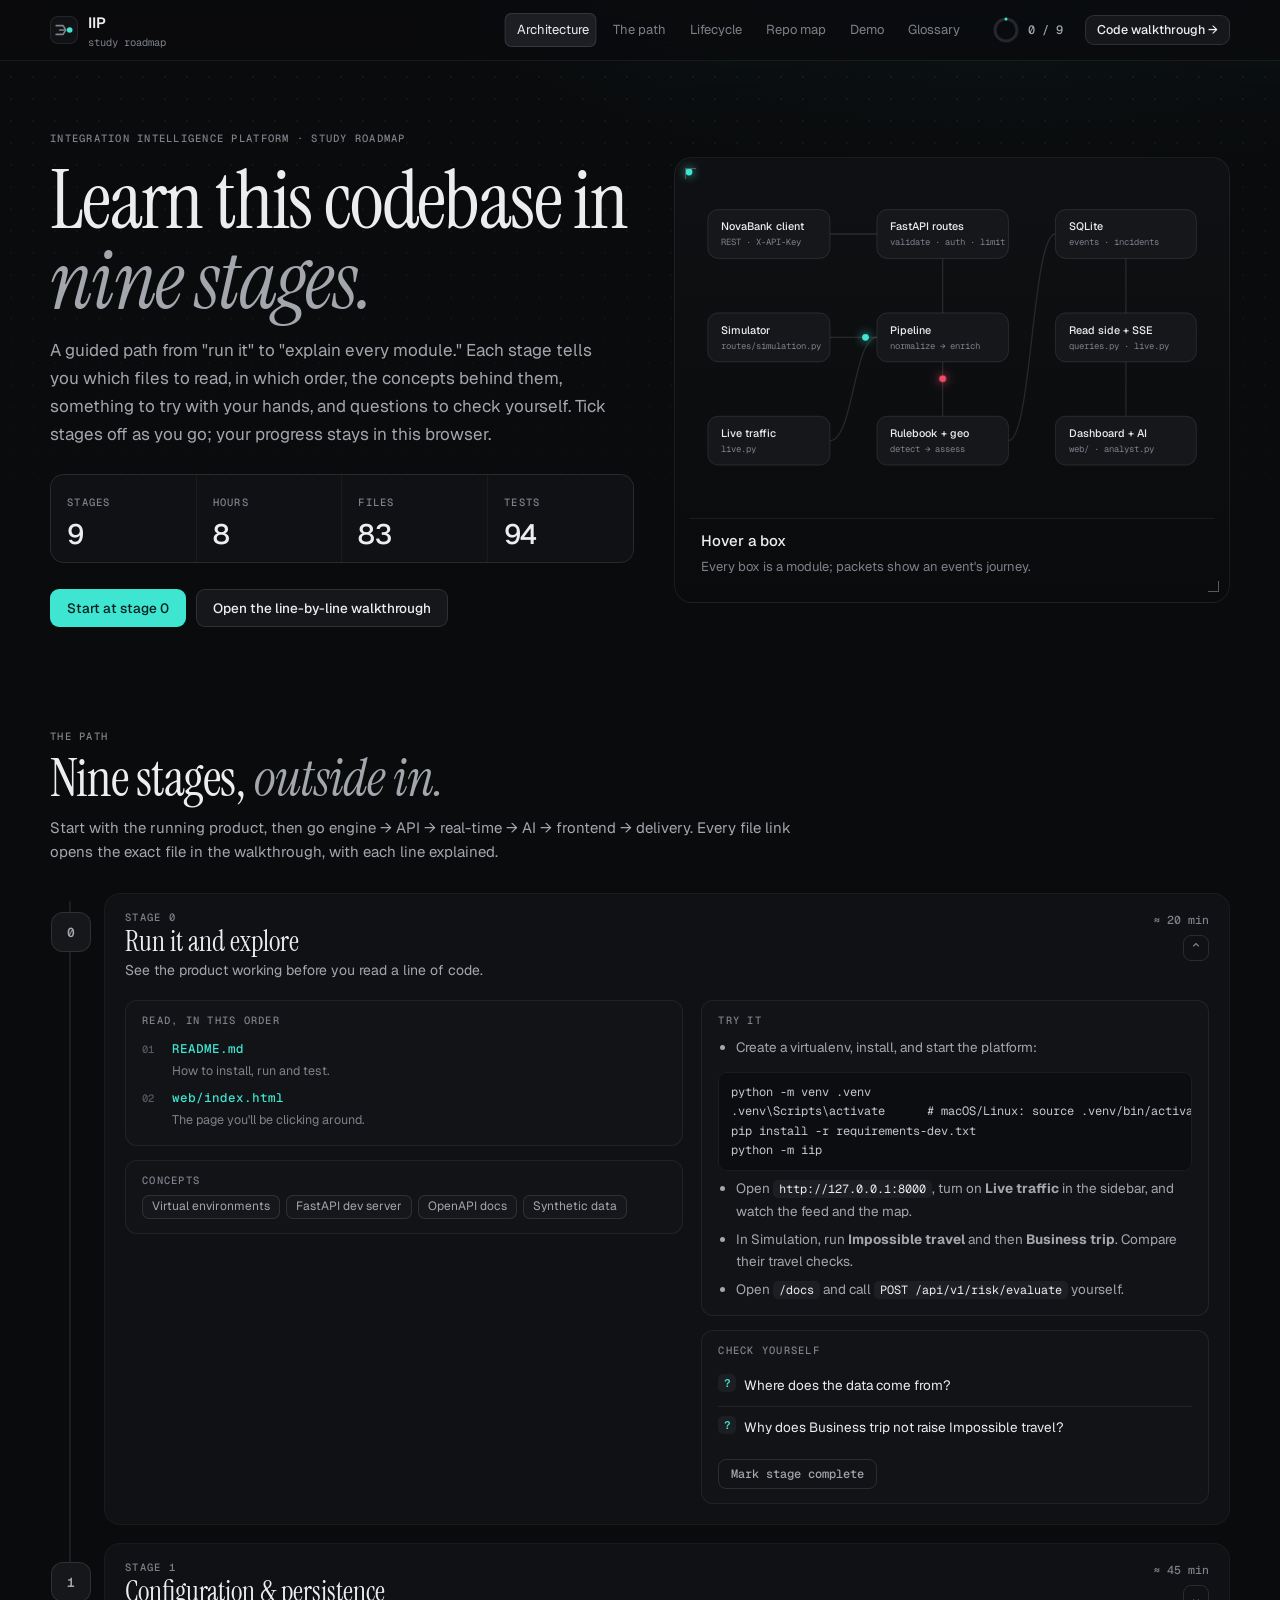
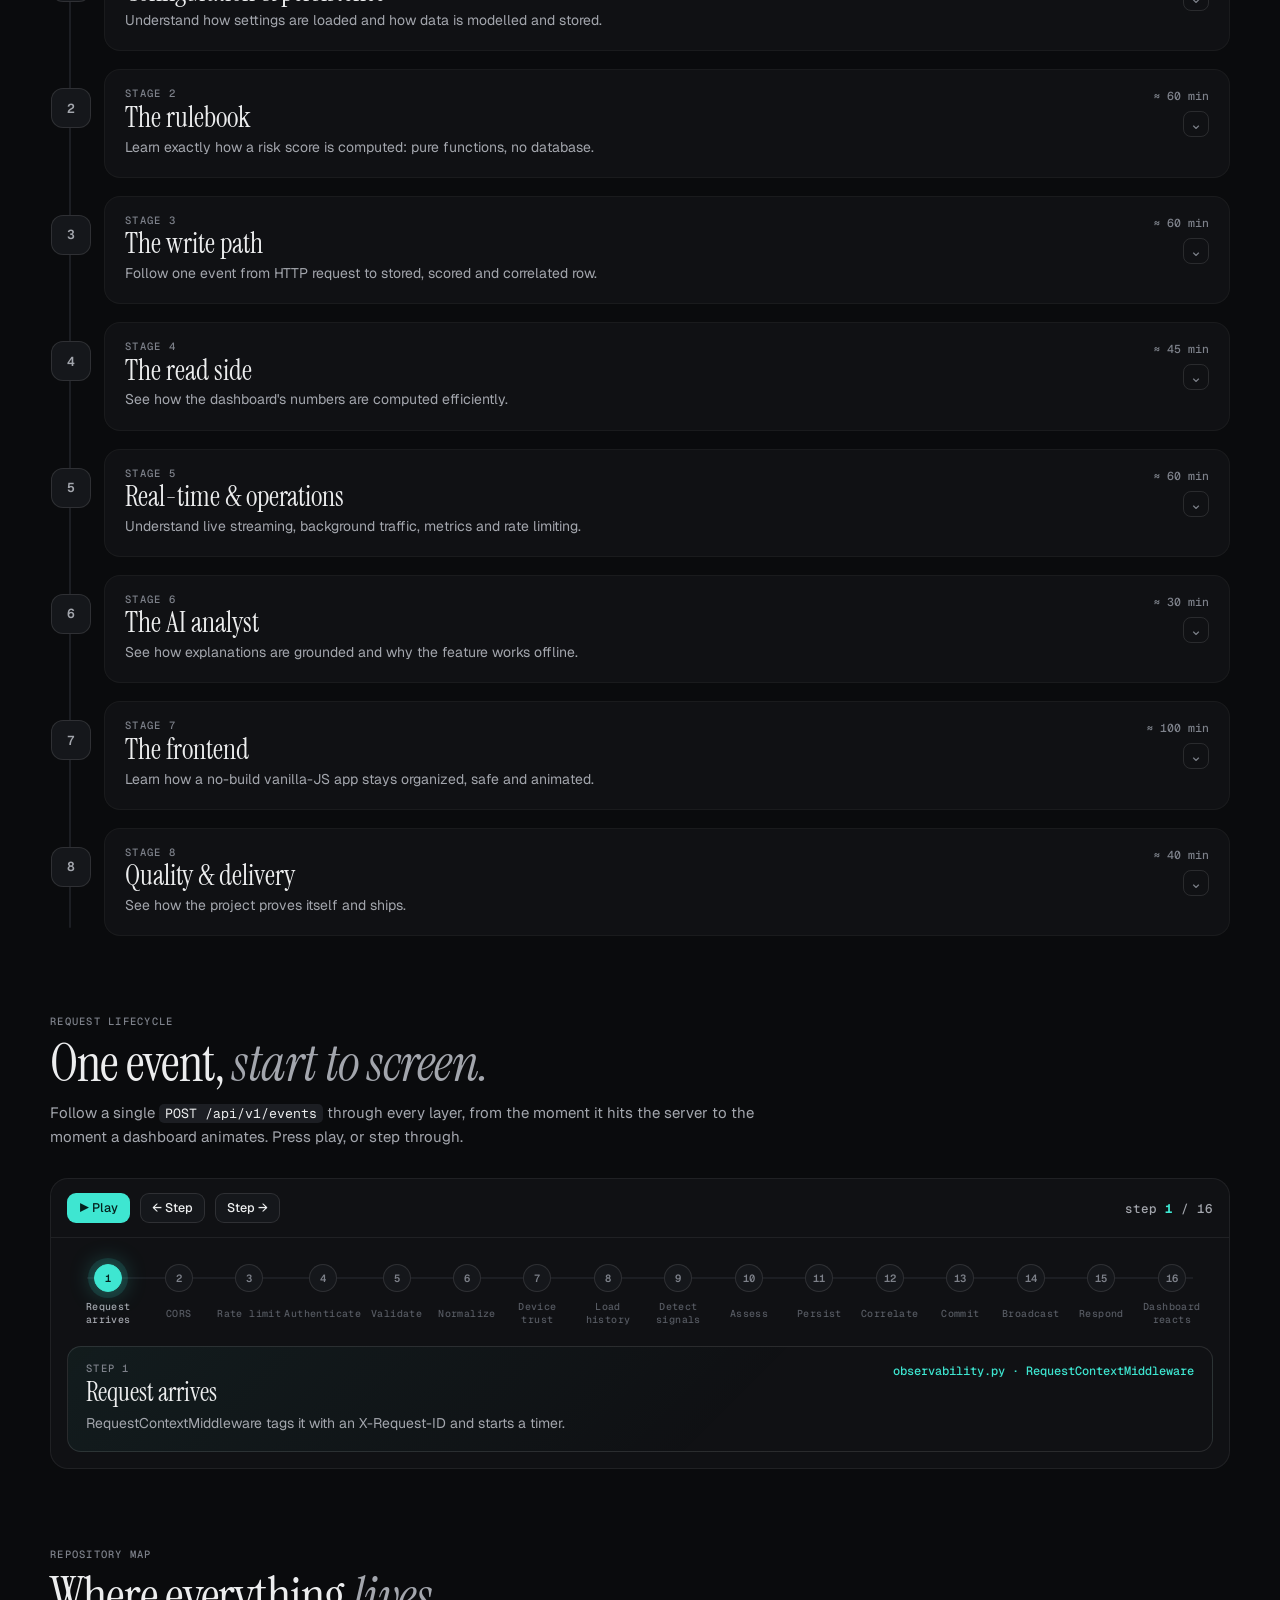
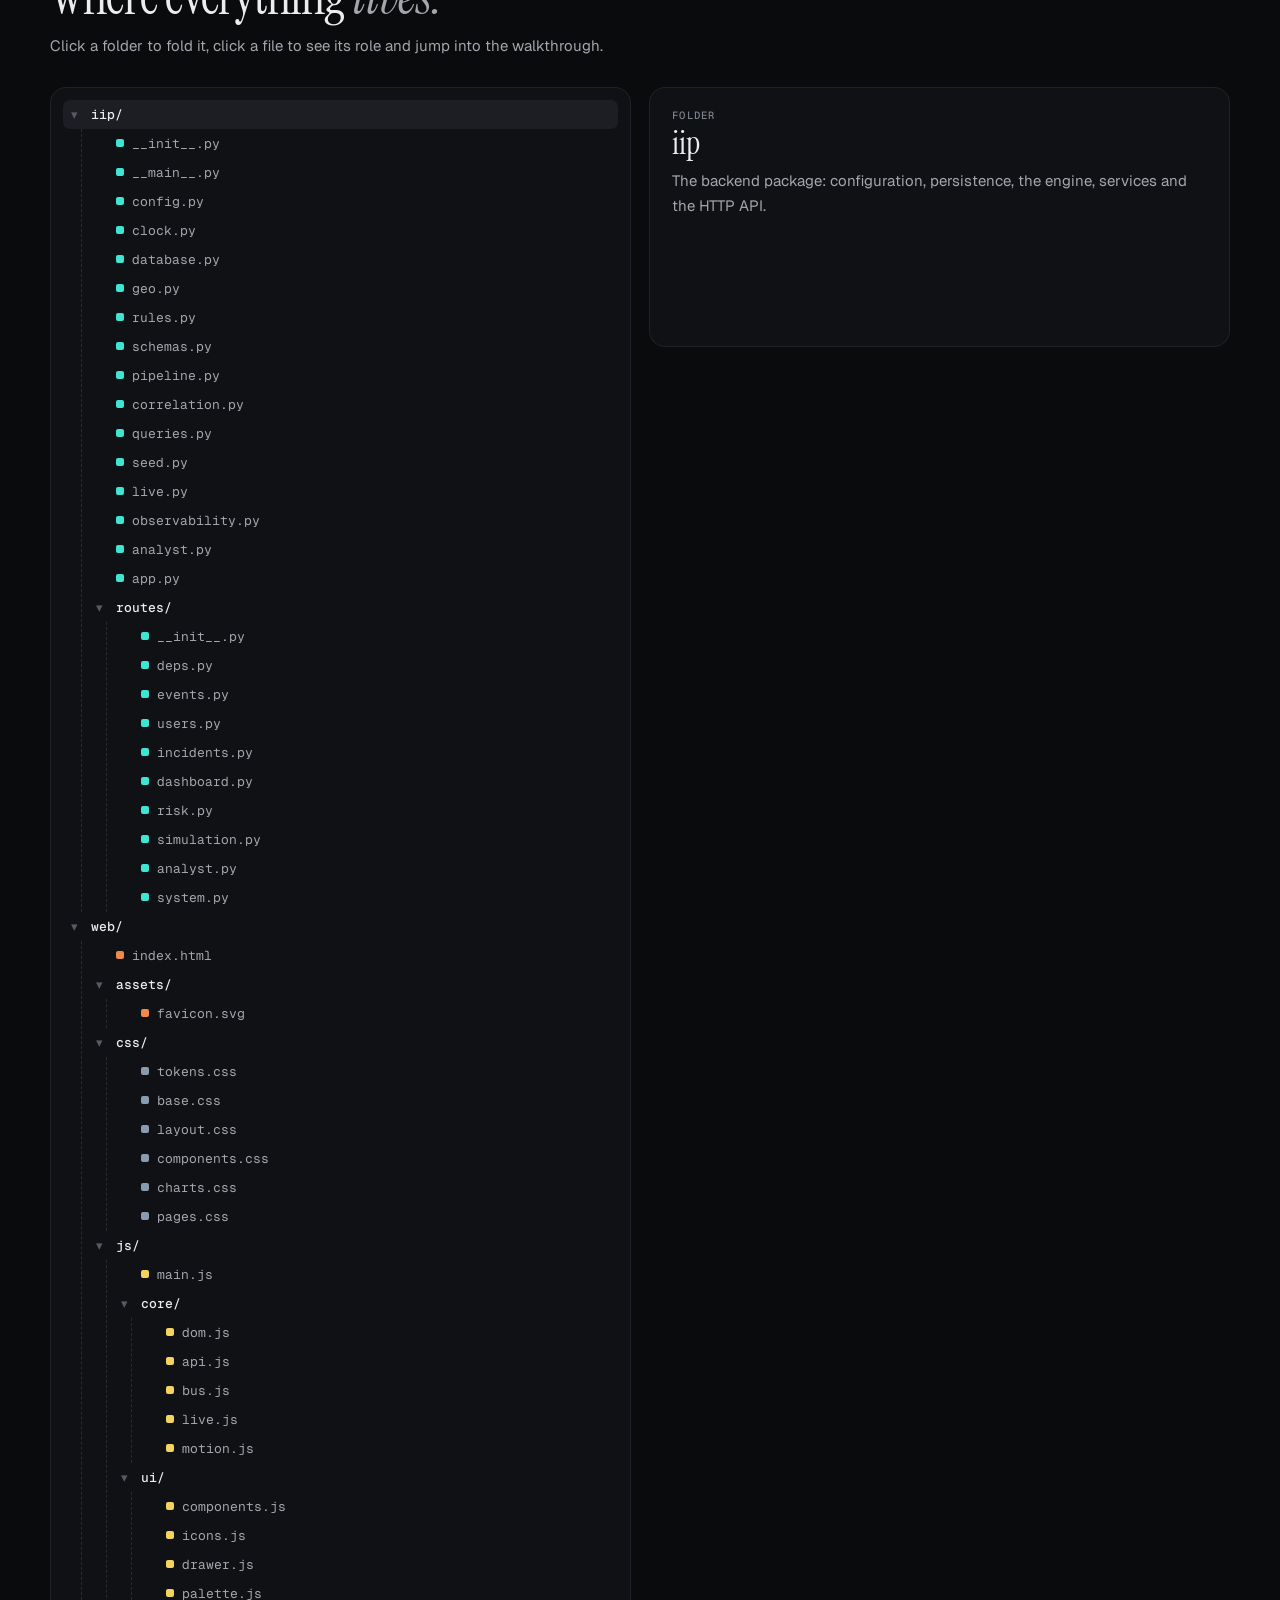
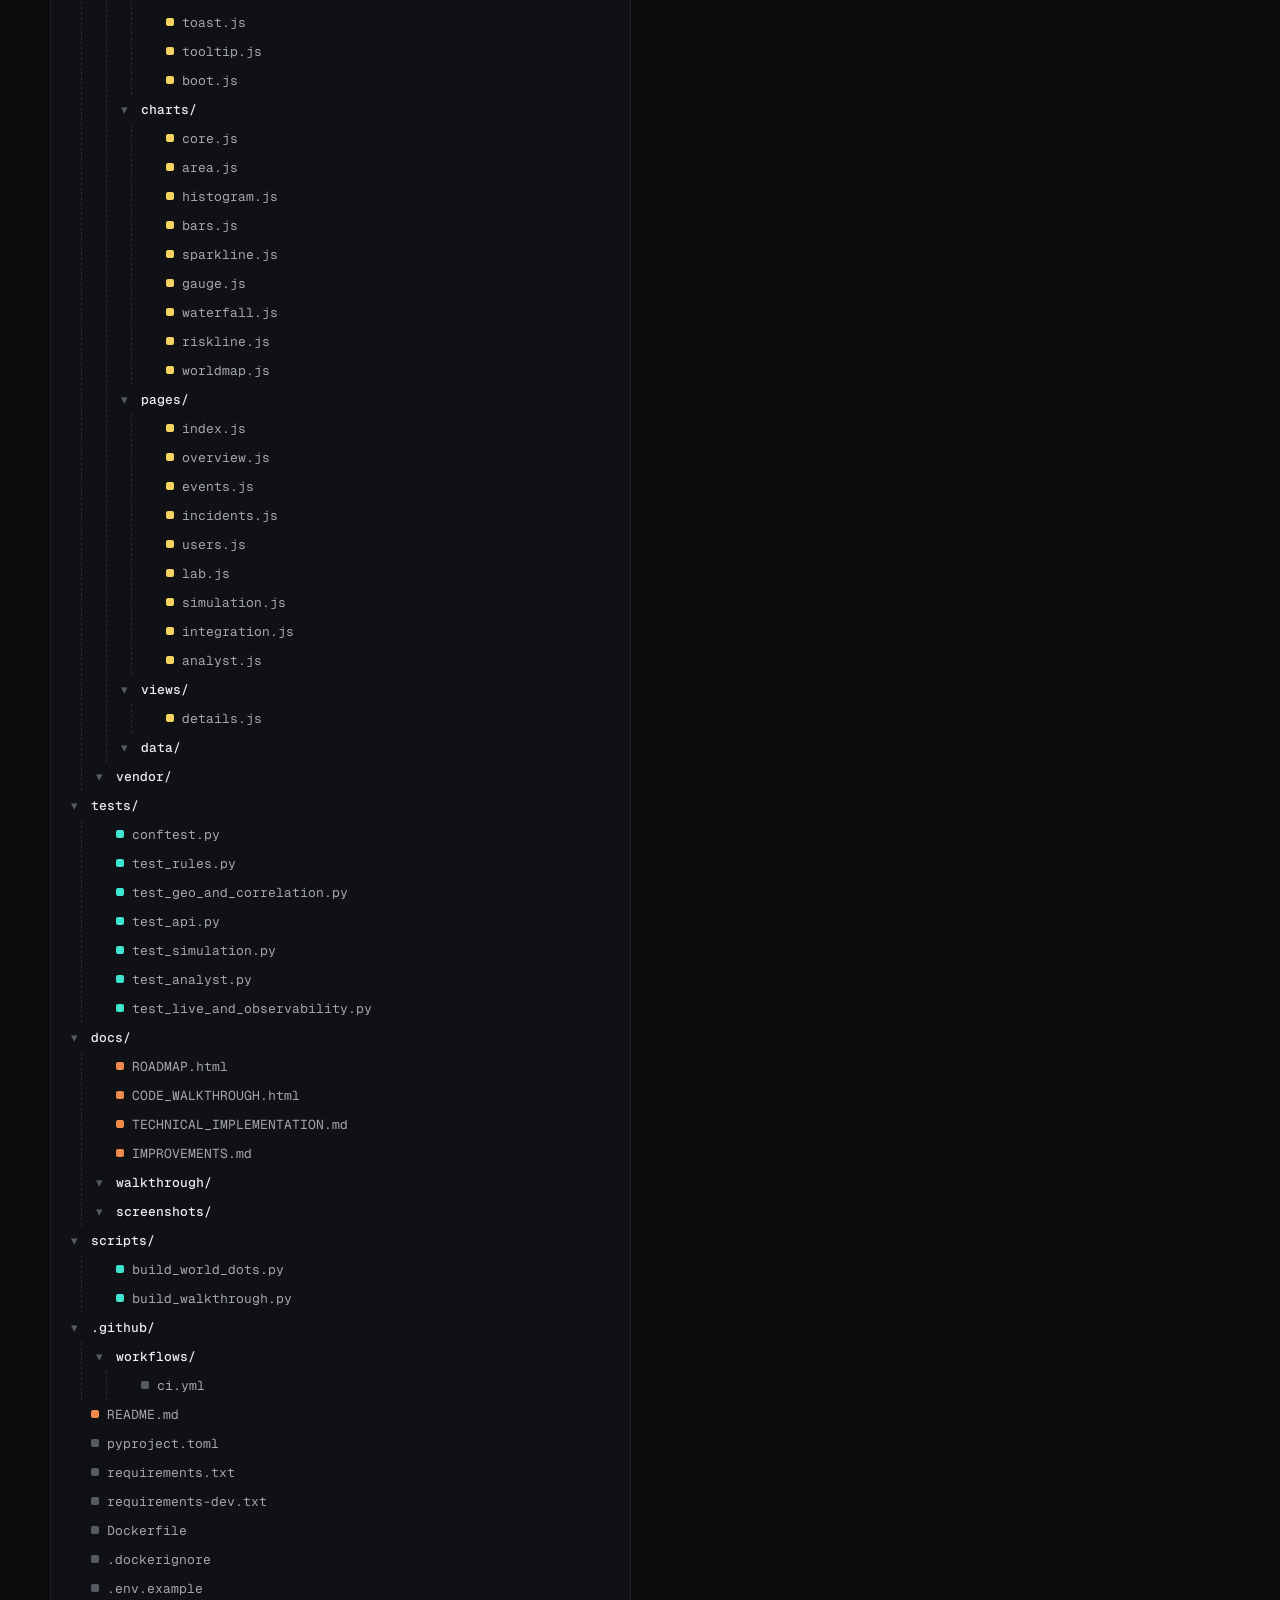
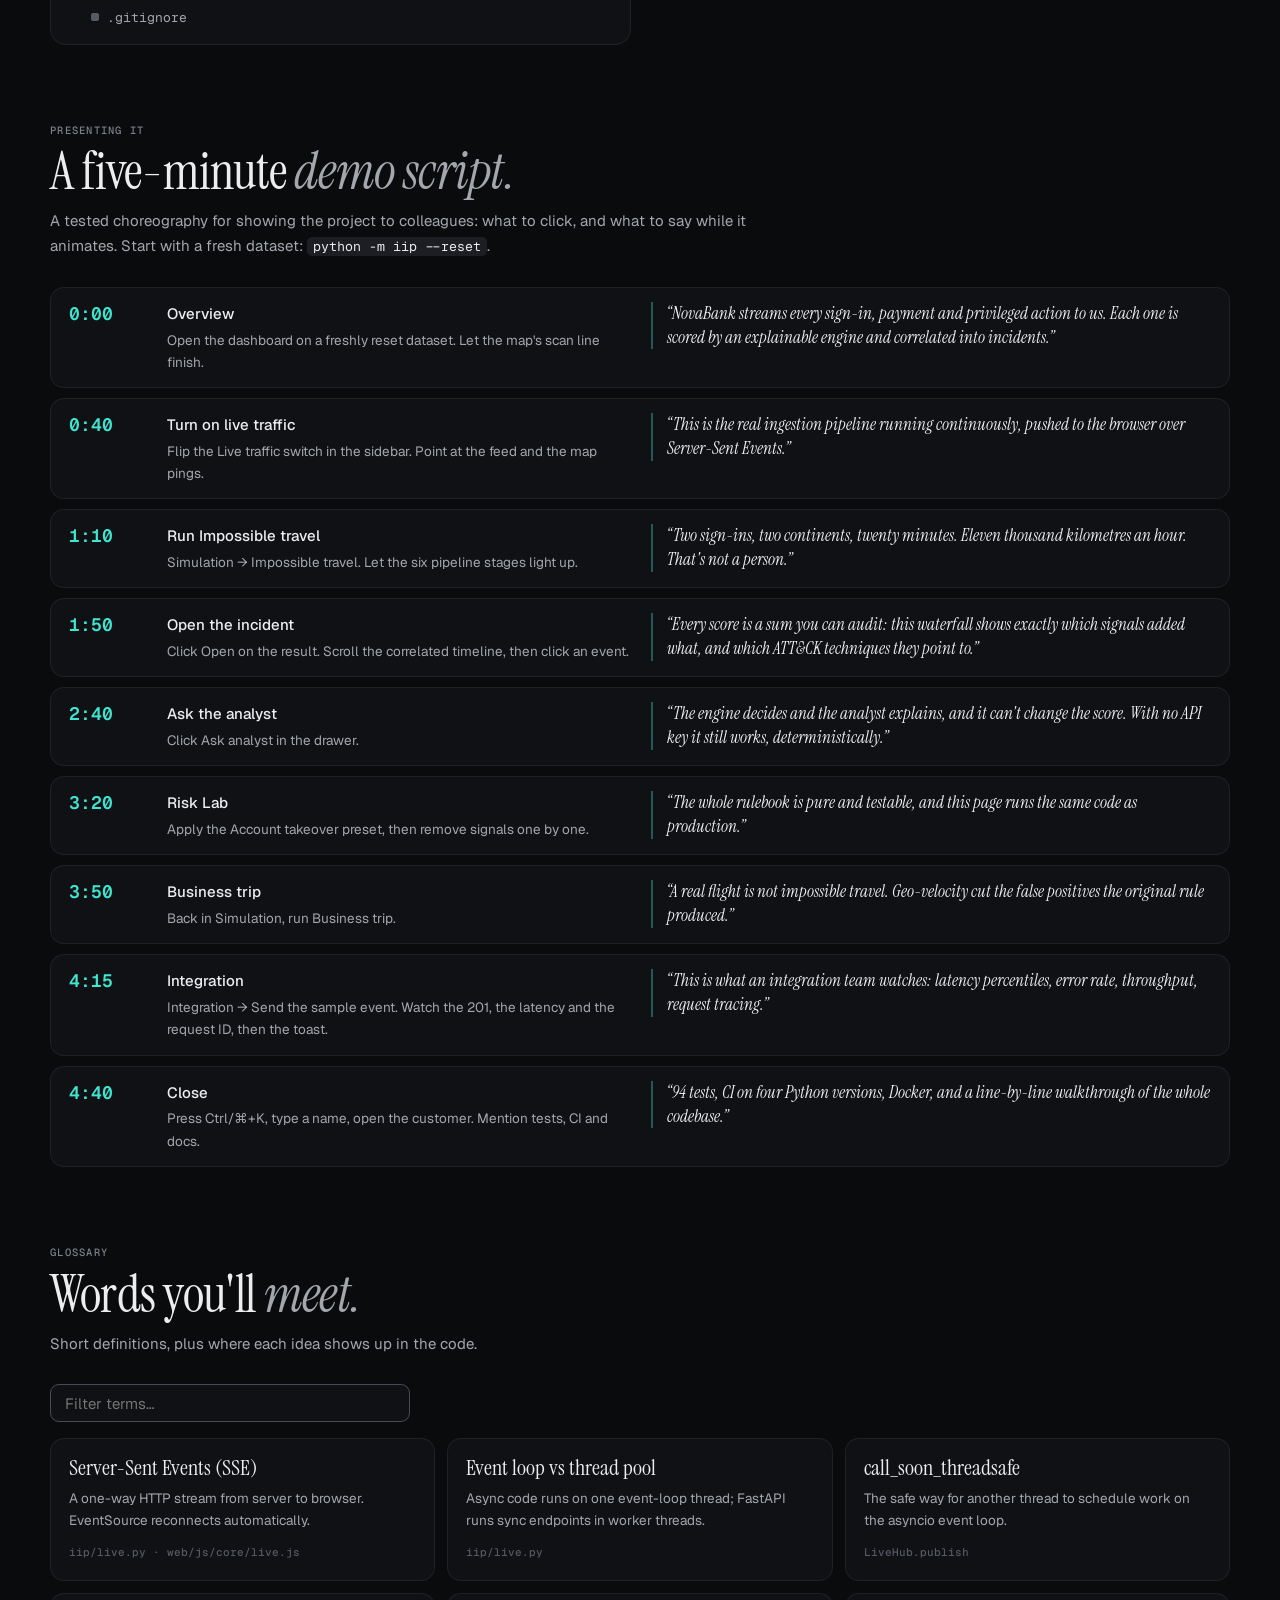
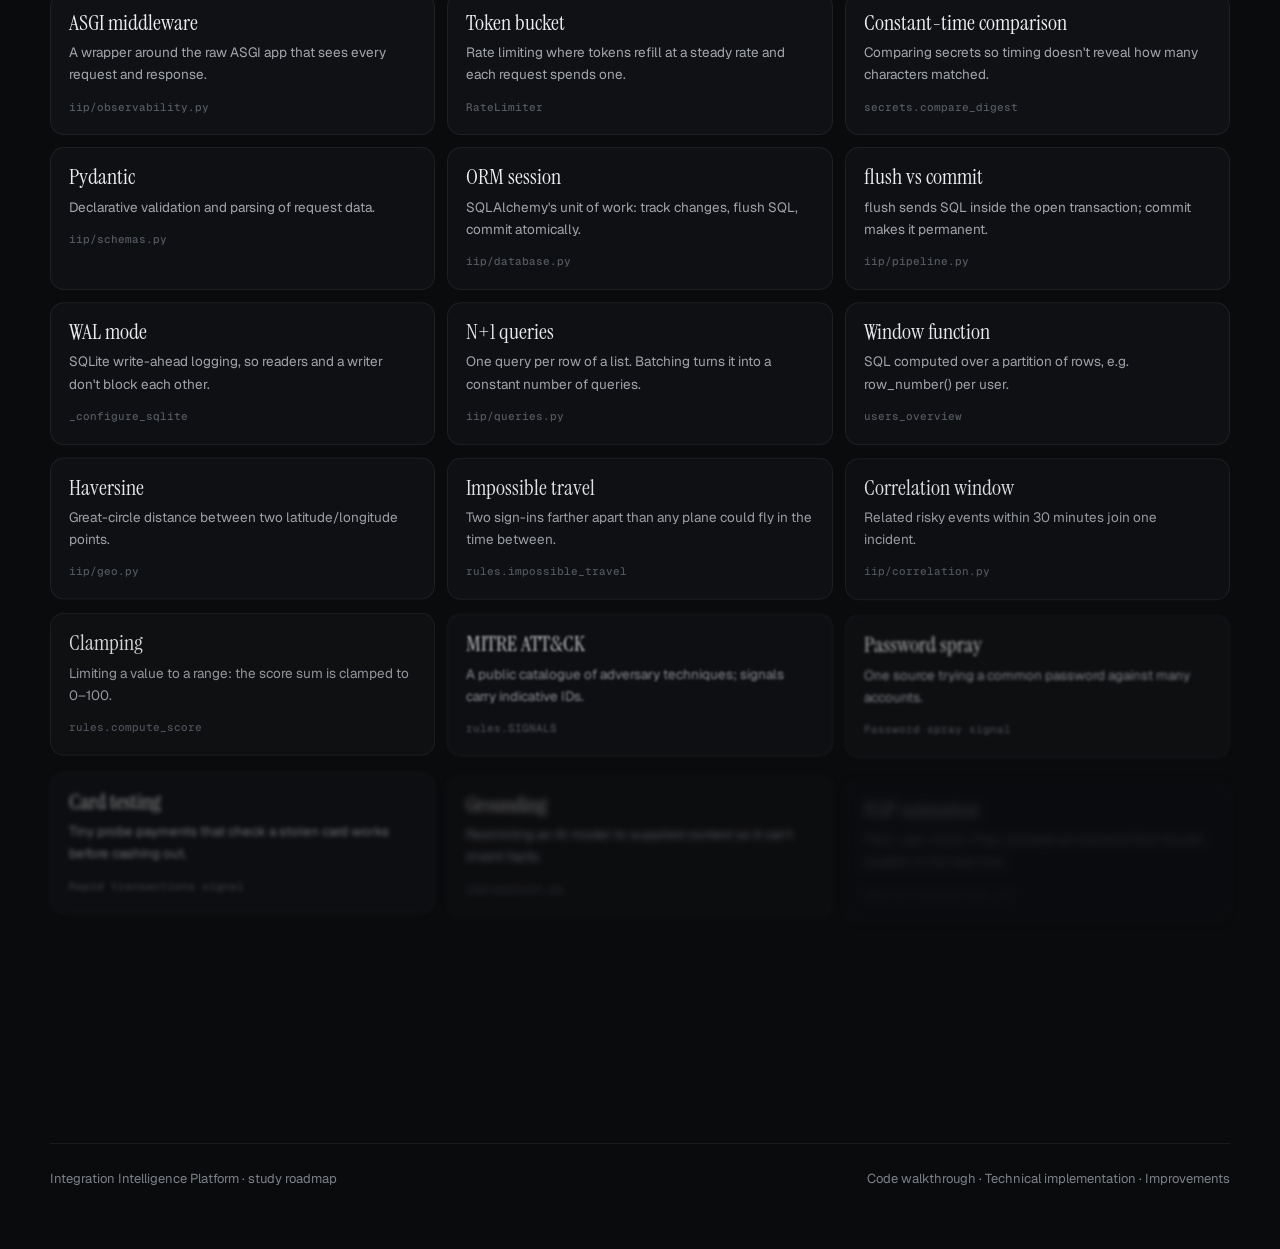
==== commit baeecd81: "Recognize off-topic questions, add README screenshots, polish the UI AI analyst - A question with no" ====
--- a/docs/ROADMAP.html
+++ b/docs/ROADMAP.html
@@ -247,7 +247,7 @@
         <div><span class="eyebrow">stages</span><b data-count="9">0</b></div>
         <div><span class="eyebrow">hours</span><b data-count="8">0</b></div>
         <div><span class="eyebrow">files</span><b data-count="83">0</b></div>
-        <div><span class="eyebrow">tests</span><b data-count="93">0</b></div>
+        <div><span class="eyebrow">tests</span><b data-count="94">0</b></div>
       </div>
       <div class="cta"><a class="btn primary" href="#path">Start at stage 0</a><a class="btn" href="CODE_WALKTHROUGH.html">Open the line-by-line walkthrough</a></div>
     </div>
@@ -366,10 +366,12 @@
       concepts: ["Grounding", "Question parsing", "Retrieval", "Deterministic fallback", "Prompt constraints", "Citations"],
       try: ["Ask \"Anything odd about Fenwick?\": the analyst resolves the surname to USR-1001.",
             "Ask \"How many critical incidents are open?\" and \"Which customers logged in from Lagos?\": each answer reads back the terms it understood, and every number matches the database.",
+            "Ask \"Shawerma\": nothing in the data matches, so the analyst says the question isn't related instead of listing incidents.",
             "Set <code>OPENAI_API_KEY</code> in <code>.env</code> and compare the two answer styles. Then break the key and watch the fallback note."],
       qs: [["How does the analyst decide what to fetch?", "Plain rules in parse_question() turn the question into search terms (IDs, names, signals, places, levels, statuses, a time window) and an intent. Only the records matching those terms are retrieved; no model decides what the answer is about."],
            ["Can the model change a risk score?", "No. The engine's decision is computed first and shown separately; the model only receives it as read-only context to explain."],
-           ["What happens with no API key?", "A deterministic analyst composes the answer from exactly the same context, so the feature and its tests work offline."]] },
+           ["What happens with no API key?", "A deterministic analyst composes the answer from exactly the same context, so the feature and its tests work offline."],
+           ["How does it know a question is unrelated?", "A question with no platform vocabulary (no ID, customer, signal, pattern, event type or word like risk or incident) must consist only of common words and search terms. One other word, such as \"Shawerma\", makes it off topic: nothing is retrieved and no model is called."]] },
     { title: "The frontend", time: "100 min", goal: "Learn how a no-build vanilla-JS app stays organized, safe and animated.",
       files: [["web/index.html", "Shell markup and asset loading."], ["web/js/main.js", "Router, nav, shortcuts, live toasts."], ["web/js/core/dom.js", "Escaping html template and formatters."],
               ["web/js/core/motion.js", "The anime.js gateway and motion rules."], ["web/js/charts/worldmap.js", "Canvas dot map + SVG arcs."], ["web/js/pages/overview.js", "The command center page."], ["web/css/tokens.css", "The design system's tokens."]],
@@ -461,12 +463,13 @@
         { name: "views/", note: "Detail drawers shared by pages.", kids: [["details.js", "Event, incident, customer drawers.", "js"]] },
         { name: "data/", note: "world-dots.js, the world-map dot mask generated by scripts/build_world_dots.py. It is data, so the walkthrough skips it.", kids: [] }] },
       { name: "vendor/", note: "anime.js v4 (MIT), vendored so demos work offline.", kids: [] }] },
-    { name: "tests/", note: "93 pytest tests: rules, geo, API contract, scenarios, analyst, live hub.", kids: [["conftest.py", "Isolated DB and fixtures.", "py"], ["test_rules.py", "Pure engine tests.", "py"],
+    { name: "tests/", note: "94 pytest tests: rules, geo, API contract, scenarios, analyst, live hub.", kids: [["conftest.py", "Isolated DB and fixtures.", "py"], ["test_rules.py", "Pure engine tests.", "py"],
       ["test_geo_and_correlation.py", "Distances, travel speed, incident titles.", "py"], ["test_api.py", "HTTP contract.", "py"], ["test_simulation.py", "End-to-end detections.", "py"],
       ["test_analyst.py", "Analyst answers and its endpoint.", "py"], ["test_live_and_observability.py", "SSE hub, metrics, rate limiter.", "py"]] },
     { name: "docs/", note: "This roadmap, the line-by-line walkthrough and the markdown write-ups.", kids: [["ROADMAP.html", "You are here.", "doc"], ["CODE_WALKTHROUGH.html", "Every line explained.", "doc"],
       ["TECHNICAL_IMPLEMENTATION.md", "Deep technical reference.", "doc"], ["IMPROVEMENTS.md", "What changed and why.", "doc"],
-      { name: "walkthrough/", note: "The walkthrough's sources: template.html and one annotations/*.json file per explained file. After editing code, update the matching JSON and run scripts/build_walkthrough.py.", kids: [] }] },
+      { name: "walkthrough/", note: "The walkthrough's sources: template.html and one annotations/*.json file per explained file. After editing code, update the matching JSON and run scripts/build_walkthrough.py.", kids: [] },
+      { name: "screenshots/", note: "The README's screenshots of the running app, captured at 1440×900 and 2× scale.", kids: [] }] },
     { name: "scripts/", note: "Generators: the world-map mask and the walkthrough.", kids: [["build_world_dots.py", "Natural Earth → dot mask.", "py"], ["build_walkthrough.py", "Annotations → walkthrough HTML.", "py"]] },
     { name: ".github/", note: "Continuous integration.", kids: [{ name: "workflows/", note: "GitHub Actions workflows.", kids: [["ci.yml", "Lint and test on Python 3.10 to 3.13.", "cfg"]] }] },
     ["README.md", "Start here: what it is, quick start, API and configuration.", "doc"], ["pyproject.toml", "Project metadata, pytest and Ruff settings.", "cfg"],
@@ -484,7 +487,7 @@
     ["3:20", "Risk Lab", "Apply the Account takeover preset, then remove signals one by one.", "The whole rulebook is pure and testable, and this page runs the same code as production."],
     ["3:50", "Business trip", "Back in Simulation, run Business trip.", "A real flight is not impossible travel. Geo-velocity cut the false positives the original rule produced."],
     ["4:15", "Integration", "Integration → Send the sample event. Watch the 201, the latency and the request ID, then the toast.", "This is what an integration team watches: latency percentiles, error rate, throughput, request tracing."],
-    ["4:40", "Close", "Press Ctrl/⌘+K, type a name, open the customer. Mention tests, CI and docs.", "93 tests, CI on four Python versions, Docker, and a line-by-line walkthrough of the whole codebase."],
+    ["4:40", "Close", "Press Ctrl/⌘+K, type a name, open the customer. Mention tests, CI and docs.", "94 tests, CI on four Python versions, Docker, and a line-by-line walkthrough of the whole codebase."],
   ];
 
   const GLOSSARY = [
